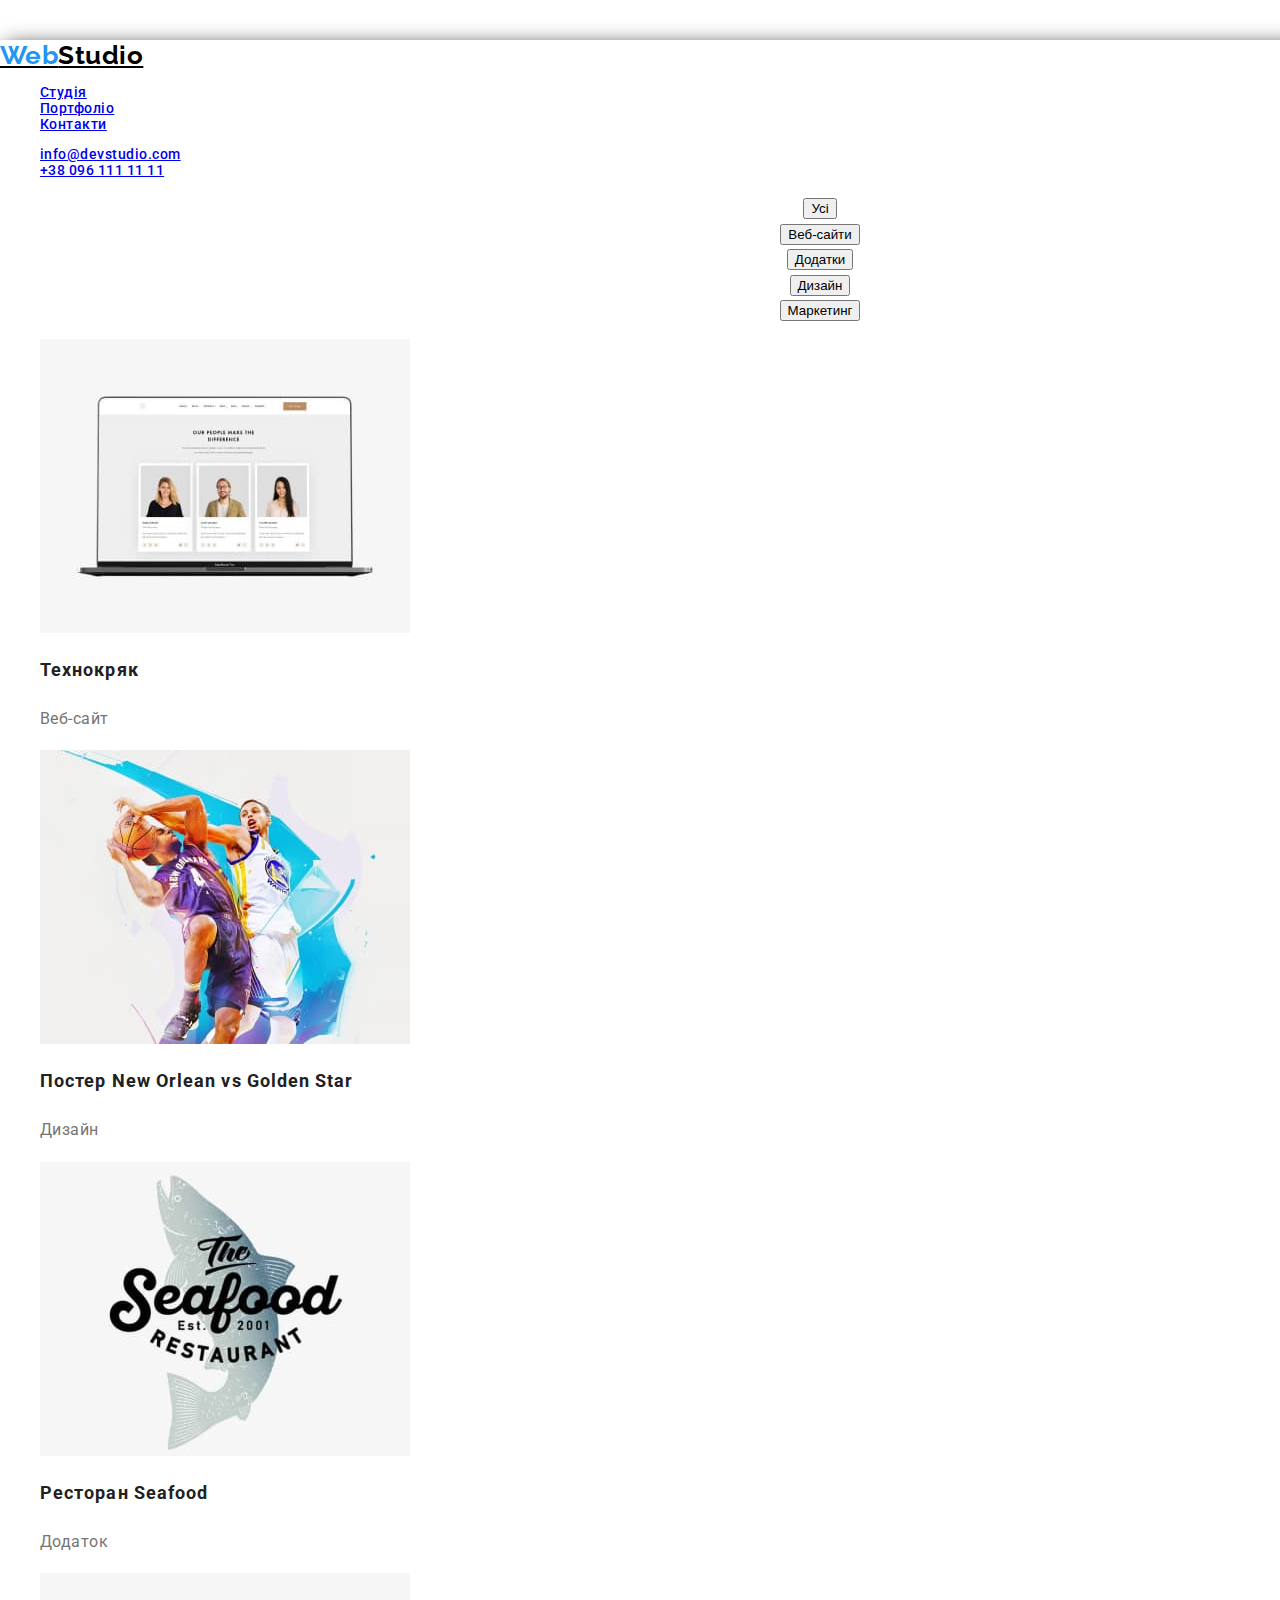
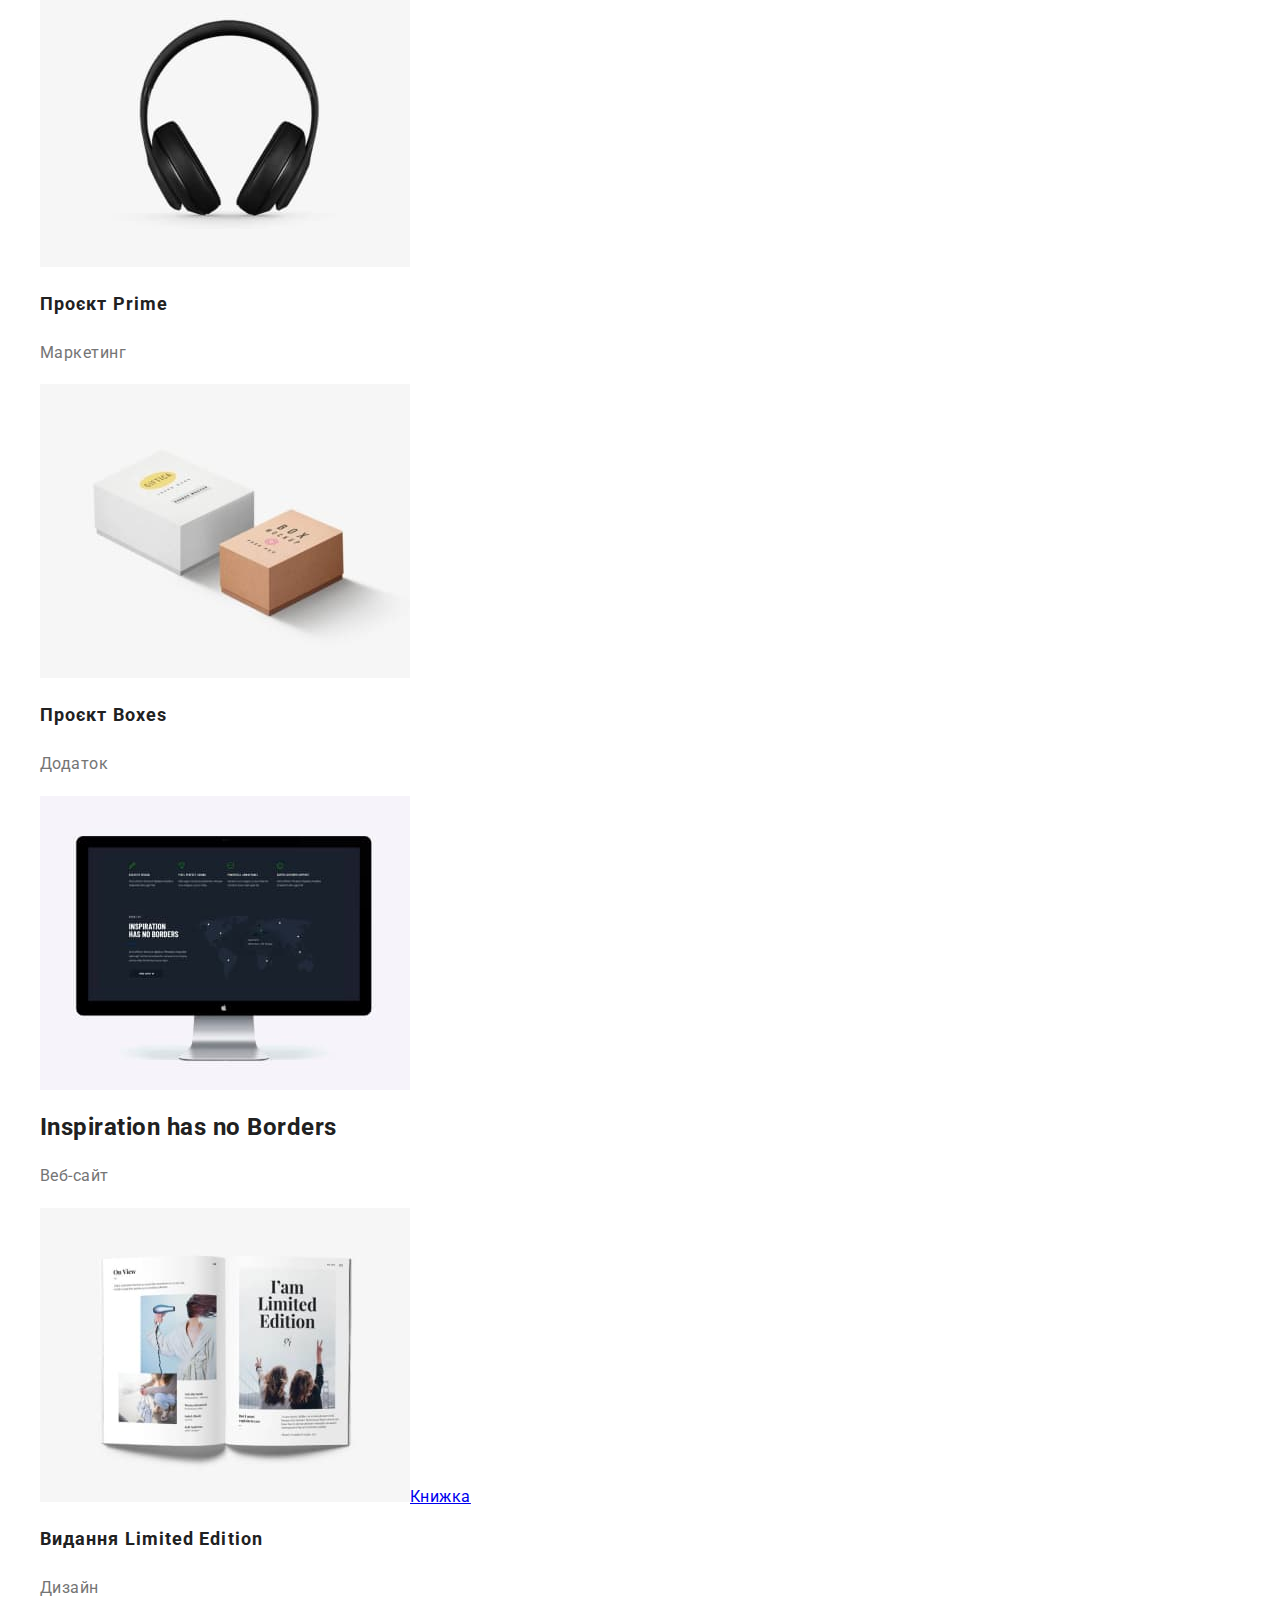
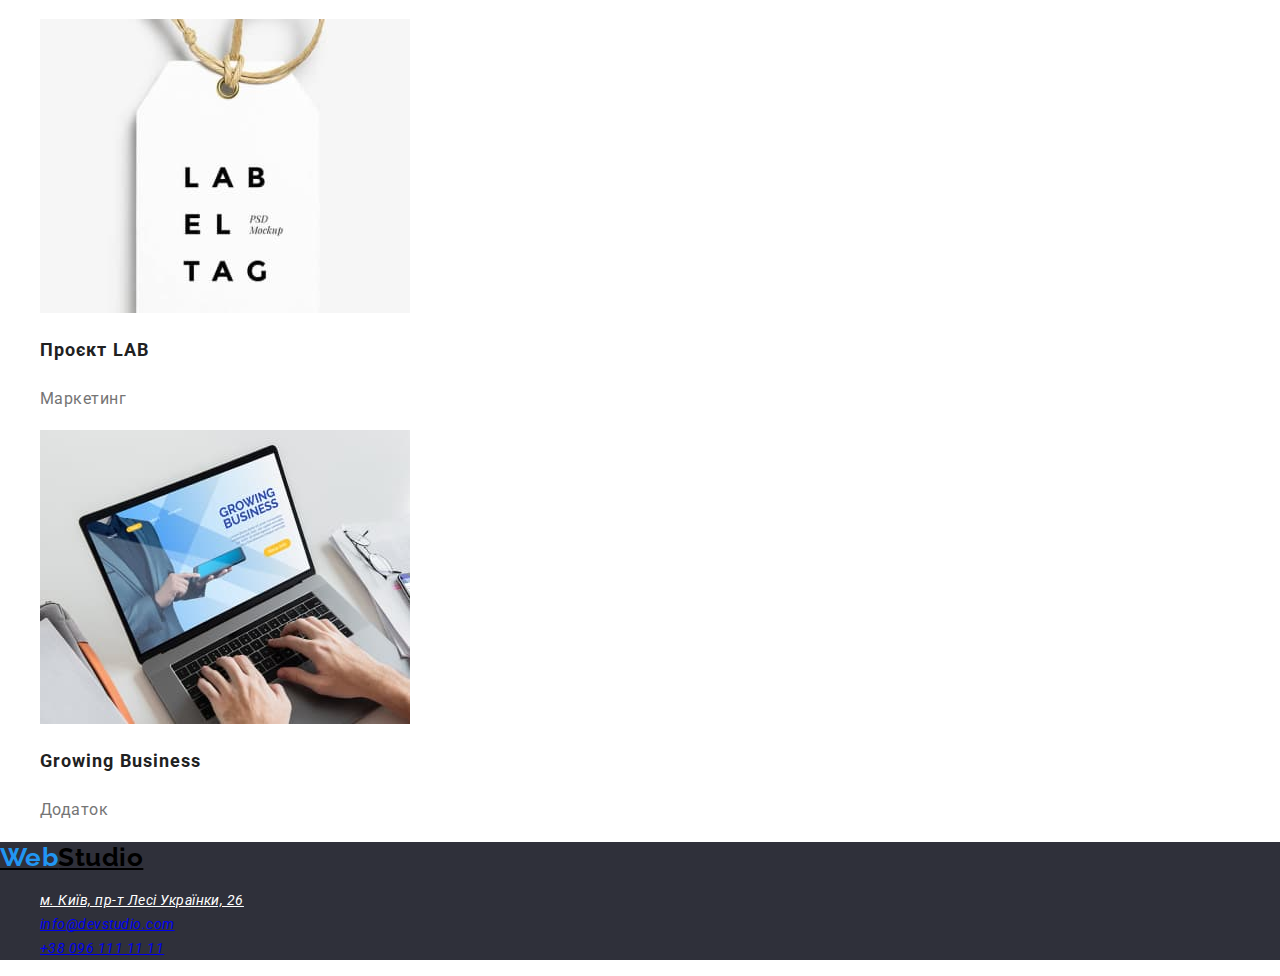
==== portfolio.html @ d32485a0 "css ubrav tochky" ====
<!DOCTYPE html>
<html lang="en">

<head>
  <meta charset="UTF-8" />
  <meta http-equiv="X-UA-Compatible" content="IE=edge" />
  <meta name="viewport" content="width=device-width, initial-scale=1.0" />
  <title>студія</title>
  <link rel="stylesheet" href="styles/styles.css">
  <link href="https://fonts.googleapis.com/css2?family=Raleway:wght@700&family=Roboto:wght@400;500;700;900&display=swap" rel="stylesheet">
</head>

<body>
  <!-- header-->
  <header class="header">
    <a class="Logo" href="index.html"><span class="logospan">Web</span>Studio</a>
    <nav>
      <ul class="nav-list list">
        <li class="link"><a href="#">Студія</a></li>
        <li class="link"><a href="portfolio.html">Портфоліо</a></li>
        <li class="link"><a href="#">Контакти</a></li>
      </ul>
    </nav>
    <ul class="communication list">
      <li class="link"><a href="mailto:info@devstudio.com">info@devstudio.com</a></li>
      <li class="link"><a href="tel:+380961111111">+38 096 111 11 11</a></li>
    </ul>
  </header>

    <!-- main  -->
    <main>
        <h1 class="title-galety list">Gallery</h1>
        <section>
            <ul class="list">
                <li class="bnt-portfolio"><button type="button">Усі</button></li>
                <li class="bnt-portfolio"><button type="button">Веб-сайти</button></li>
                <li class="bnt-portfolio"><button type="button">Додатки</button></li>
                <li class="bnt-portfolio"><button type="button">Дизайн</button></li>
                <li class="bnt-portfolio"><button type="button">Маркетинг</button></li>
            </ul>
            <ul class="list">
                <li><a href="#"><img src="./images/macbok1.jpg" alt="Ноутбук"></a>
                    <h2 class="title-portfolio">Технокряк</h2>
                    <p class="text-portfolio">Веб-сайт</p>
                </li>
                <li><a href="#"><img src="./images/basketbol2.jpg" alt="Баскетболісти"></a>
                    <h2 class="title-portfolio">Постер New Orlean vs Golden Star</h2>
                    <p class="text-portfolio">Дизайн</p>
                </li>
                <li><a href="#"><img src="./images/imege3.jpg" alt="Малюнок з надписом"></a>
                    <h2 class="title-portfolio">Ресторан Seafood</h2>
                    <p class="text-portfolio">Додаток</p>
                </li>
                <li><a href="#"><img src="./images/naushnik4.jpg" alt="Навушники"></a>
                    <h2 class="title-portfolio">Проєкт Prime</h2>
                    <p class="text-portfolio">Маркетинг</p>
                </li>
                <li><a href="#"><img src="./images/box5.jpg" alt="Дві коробки"></a>
                    <h2 class="title-portfolio">Проєкт Boxes</h2>
                    <p class="text-portfolio">Додаток</p>
                </li>
                <li><a href="#"><img src="./images/monitor6.jpg" alt="Монітор apple"></a>
                    <h2>Inspiration has no Borders</h2>
                    <p class="text-portfolio">Веб-сайт</p>
                </li>
                <li><a href="#"><img src="./images/book7.jpg" alt="">Книжка</a>
                    <h2 class="title-portfolio">Видання Limited Edition</h2>
                    <p class="text-portfolio">Дизайн</p>
                </li>
                <li><a href="#"><img src="./images/amulet8.jpg" alt="Амулет з надписом"></a>
                    <h2 class="title-portfolio">Проєкт LAB</h2>
                    <p class="text-portfolio">Маркетинг</p>
                </li>
                <li><a href="#"><img src="./images/jobbuk9.jpg" alt="Робота на ноутбукі"></a>
                    <h2 class="title-portfolio">Growing Business</h2>
                    <p class="text-portfolio">Додаток</p>
                </li>

            </ul>
        </section>

    </main>

  <!-- footer -->
  <footer class="footer">
    <a class="Logo" href="index.html"><span class="logospan">Web</span>Studio</a>

    <address>
      <ul class="address-list list">
        <li>
          <a class="Address-link" href="https://goo.gl/maps/K1UanMXqAidAnJSs7" target="_blank" rel="noopener noreferrer nofollow">
            м. Київ, пр-т Лесі Українки, 26</a>
        </li>
        <li class="communication-footer">
          <a href="mailto:info@devstudio.com" target="_blank">info@devstudio.com</a>
        </li>
        <li class="communication-footer"><a href="tel:+380961111111">+38 096 111 11 11</a></li>
      </ul>
    </address>
  </footer>
</body>

</html>
---- styles/styles.css ----
/* :root{  --pri-text-color: #212121 } 
.main{ background-color: var(--pri-text-color)} */

:root {
    --primary-text-color: #212121;
    --focus-text-color: #2196F3;
    --other-text-color: #FFFFFF;
    --logo-text-color: #000000;
    --advantage-text-color: #757575;
}

body {
    font-family: 'Roboto', sans-serif;
    font-style: normal;
    letter-spacing: 0.03em;
    color: var(--primary-text-color);


    position: absolute;
    width: 1600px;
    background-color: #ffffff;
    margin: 40px auto;
    box-shadow: 6px 6px 20px rgba(0, 0, 0, 0.9)
}

.Logo {
    font-family: 'Raleway';
    font-weight: 700;
    font-size: 26px;
    line-height: 1.2;
    color: var(--logo-text-color)
}

.logospan {
    color: var(--focus-text-color);
}

.list{list-style-type:none;}

.nav-list,
.communication { 
    font-weight: 500;
    font-size: 14px;
    line-height: 1.14;
}

.link :hover,
.link :focus {
    color: var(--focus-text-color);
}

.main {
    background: #2F303A
}

.title {
    font-weight: 900;
    font-size: 44px;
    line-height: 1.4;
    text-align: center;
    letter-spacing: 0.06em;
    text-transform: uppercase;
    color: var(--other-text-color)
}

.btn-order {
    margin-left: 670px;
    background-color: var(--focus-text-color);
    font-weight: 700;
    font-size: 16px;
    line-height: 1.9;
    display: flex;
    align-items: center;
    text-align: center;
    letter-spacing: 0.06em;
    color: var(--other-text-color);
}

.advantage-title {
    position: absolute;
    white-space: nowrap;
    width: 1px;
    height: 1px;
    overflow: hidden;
    border: 0;
    padding: 0;
    clip: rect(0 0 0 0);
    clip-path: inset(50%);
    margin: -1px;
}

.advantage-tit {
    font-weight: 700;
    font-size: 14px;
    line-height: 1.14;
    text-transform: uppercase;
}

.advantage-text {
    font-weight: 400;
    font-size: 14px;
    line-height: 1.7;
    color: var(--advantage-text-color)
}

.title-section {
    font-weight: 700;
    font-size: 36px;
    line-height: 1.16;
    text-align: center;
}

.team-title-name {
    font-weight: 500;
    font-size: 16px;
    line-height: 1.2;
    text-align: center;
}

.team-post {
    font-weight: 400;
    font-size: 16px;
    line-height: 1.2;
    text-align: center;
    color: var(--advantage-text-color);
}

.footer {
    background: #2F303A
}

.Address-link {
    font-weight: 400;
    font-size: 14px;
    line-height: 1.7;
    color: var(--other-text-color);
}

.communication-footer {
    font-weight: 400;
    font-size: 14px;
    line-height: 1.7;
    color: rgba(255, 255, 255, 0.6);
}

/* Portfolio */

.title-galety {
    position: absolute;
    white-space: nowrap;
    width: 1px;
    height: 1px;
    overflow: hidden;
    border: 0;
    padding: 0;
    clip: rect(0 0 0 0);
    clip-path: inset(50%);
    margin: -1px;
}

.bnt-portfolio {
    font-weight: 500;
    font-size: 16px;
    line-height: 1.6;
    text-align: center;
    color: var(--primary-text-color)
}

.bnt-portfolio :hover,
.bnt-portfolio :focus,
.bnt-portfolio :active {
    background-color: var(--focus-text-color);
    color: var(--other-text-color);
}

.title-portfolio {
    font-weight: 700;
    font-size: 18px;
    line-height: 2;
    letter-spacing: 0.06em;
    color: var(--primary-text-color);
}

.text-portfolio {
    font-weight: 400;
    font-size: 16px;
    line-height: 1.9;
    color: var(--advantage-text-color);
}
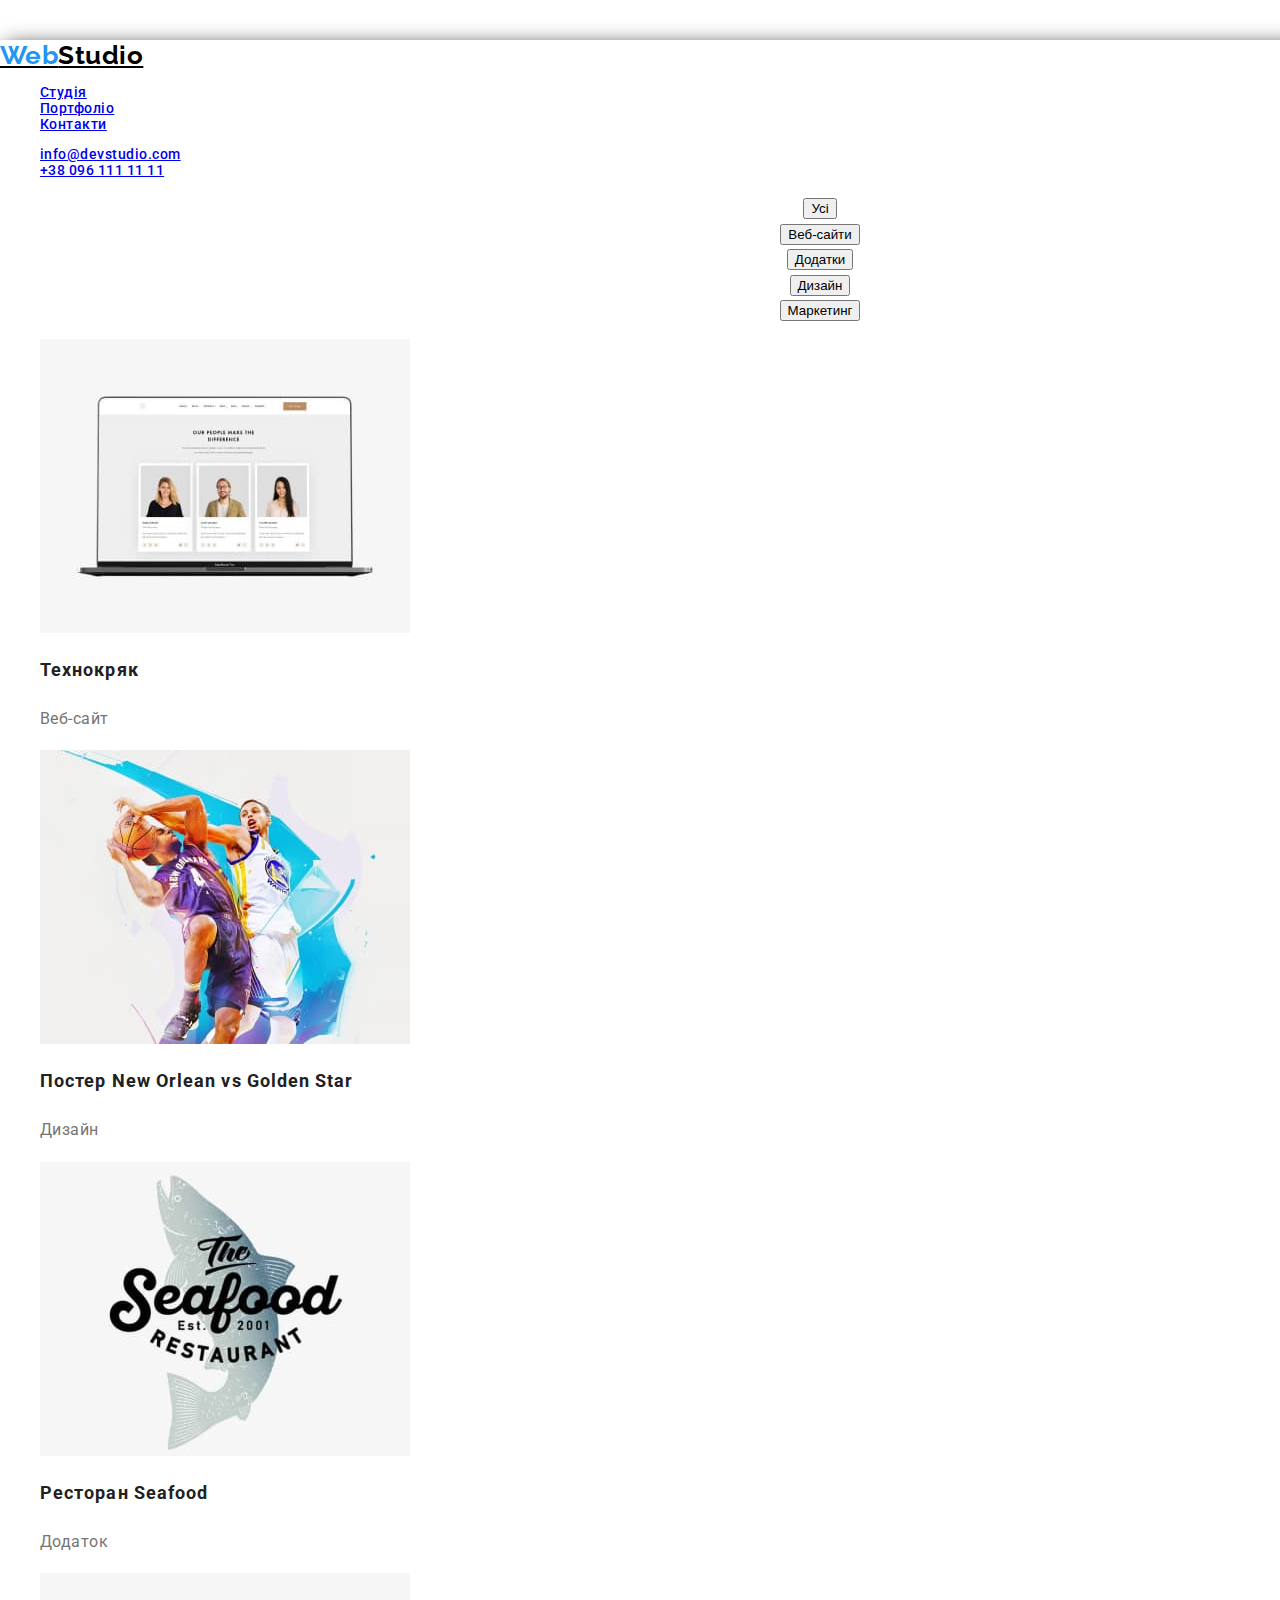
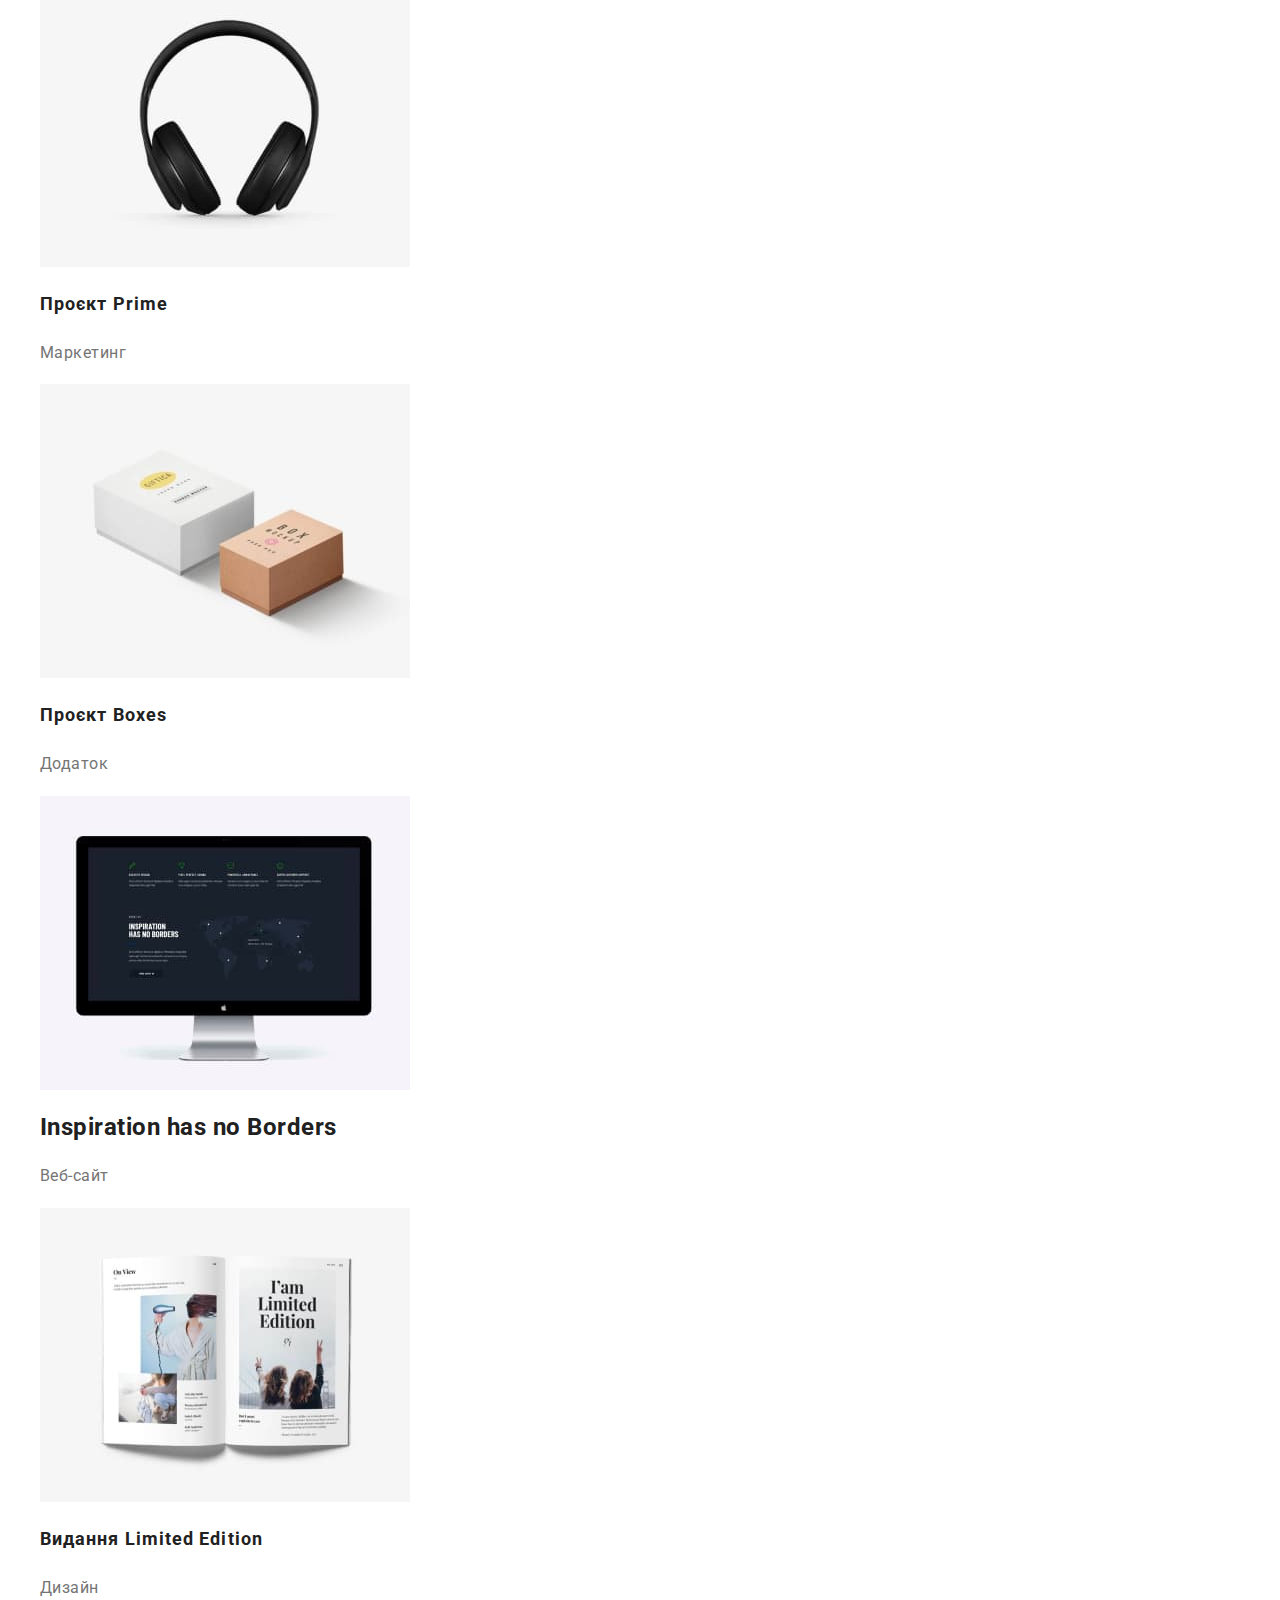
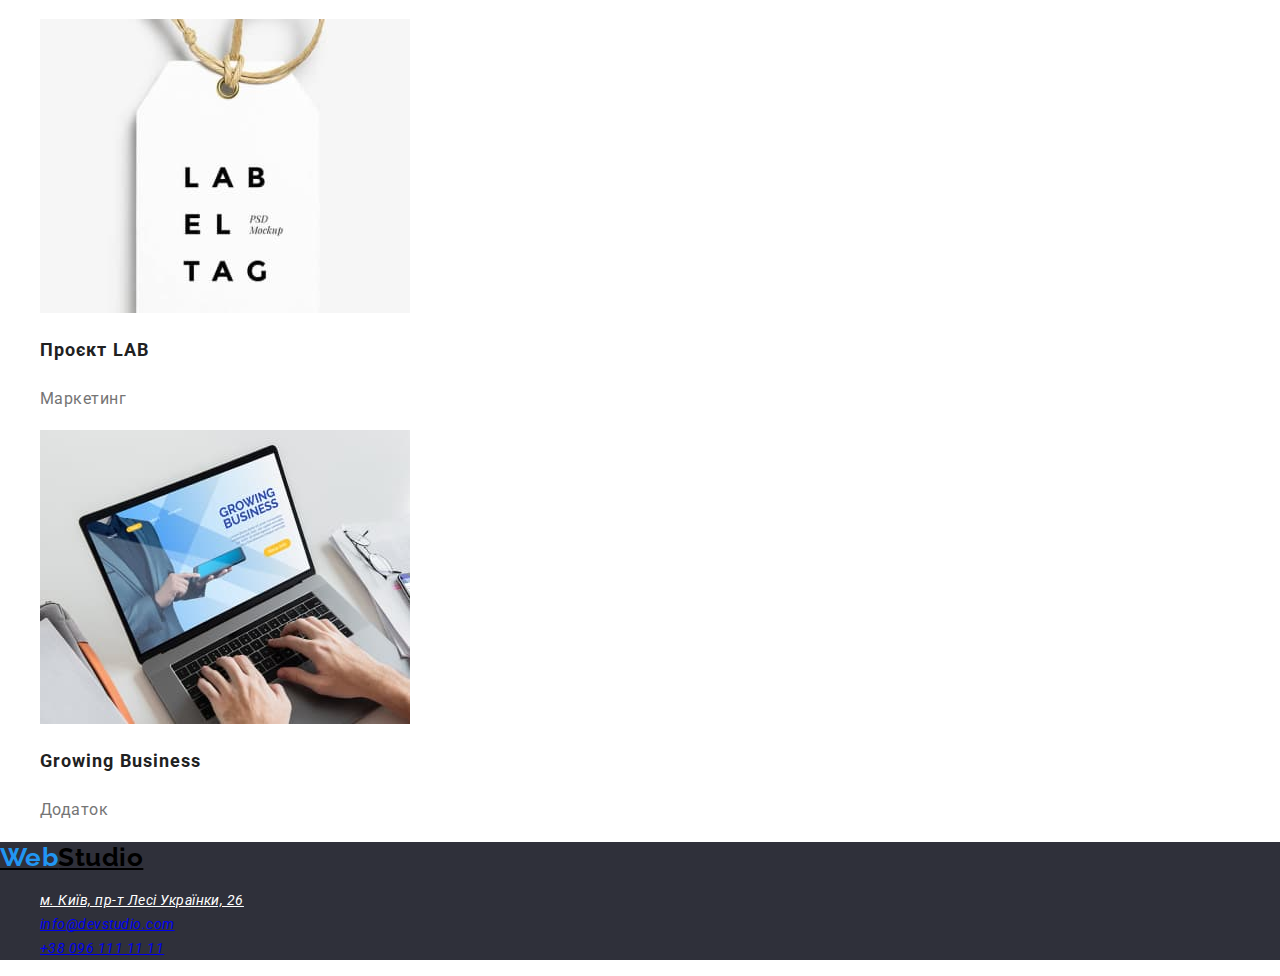
==== commit b8ff6ec1: "dodaw with do foto" ====
--- a/portfolio.html
+++ b/portfolio.html
@@ -39,39 +39,39 @@
                 <li class="bnt-portfolio"><button type="button">Маркетинг</button></li>
             </ul>
             <ul class="list">
-                <li><a href="#"><img src="./images/macbok1.jpg" alt="Ноутбук"></a>
+                <li><a href="#"><img src="./images/macbok1.jpg" alt="Ноутбук" width="370"></a>
                     <h2 class="title-portfolio">Технокряк</h2>
                     <p class="text-portfolio">Веб-сайт</p>
                 </li>
-                <li><a href="#"><img src="./images/basketbol2.jpg" alt="Баскетболісти"></a>
+                <li><a href="#"><img src="./images/basketbol2.jpg" alt="Баскетболісти" width="370"></a>
                     <h2 class="title-portfolio">Постер New Orlean vs Golden Star</h2>
                     <p class="text-portfolio">Дизайн</p>
                 </li>
-                <li><a href="#"><img src="./images/imege3.jpg" alt="Малюнок з надписом"></a>
+                <li><a href="#"><img src="./images/imege3.jpg" alt="Малюнок з надписом" width="370"></a>
                     <h2 class="title-portfolio">Ресторан Seafood</h2>
                     <p class="text-portfolio">Додаток</p>
                 </li>
-                <li><a href="#"><img src="./images/naushnik4.jpg" alt="Навушники"></a>
+                <li><a href="#"><img src="./images/naushnik4.jpg" alt="Навушники" width="370"></a>
                     <h2 class="title-portfolio">Проєкт Prime</h2>
                     <p class="text-portfolio">Маркетинг</p>
                 </li>
-                <li><a href="#"><img src="./images/box5.jpg" alt="Дві коробки"></a>
+                <li><a href="#"><img src="./images/box5.jpg" alt="Дві коробки" width="370"></a>
                     <h2 class="title-portfolio">Проєкт Boxes</h2>
                     <p class="text-portfolio">Додаток</p>
                 </li>
-                <li><a href="#"><img src="./images/monitor6.jpg" alt="Монітор apple"></a>
+                <li><a href="#"><img src="./images/monitor6.jpg" alt="Монітор apple" width="370"></a>
                     <h2>Inspiration has no Borders</h2>
                     <p class="text-portfolio">Веб-сайт</p>
                 </li>
-                <li><a href="#"><img src="./images/book7.jpg" alt="">Книжка</a>
+                <li><a href="#"><img src="./images/book7.jpg" alt="Книжка" width="370"></a>
                     <h2 class="title-portfolio">Видання Limited Edition</h2>
                     <p class="text-portfolio">Дизайн</p>
                 </li>
-                <li><a href="#"><img src="./images/amulet8.jpg" alt="Амулет з надписом"></a>
+                <li><a href="#"><img src="./images/amulet8.jpg" alt="Амулет з надписом" width="370"></a>
                     <h2 class="title-portfolio">Проєкт LAB</h2>
                     <p class="text-portfolio">Маркетинг</p>
                 </li>
-                <li><a href="#"><img src="./images/jobbuk9.jpg" alt="Робота на ноутбукі"></a>
+                <li><a href="#"><img src="./images/jobbuk9.jpg" alt="Робота на ноутбукі" width="370"></a>
                     <h2 class="title-portfolio">Growing Business</h2>
                     <p class="text-portfolio">Додаток</p>
                 </li>
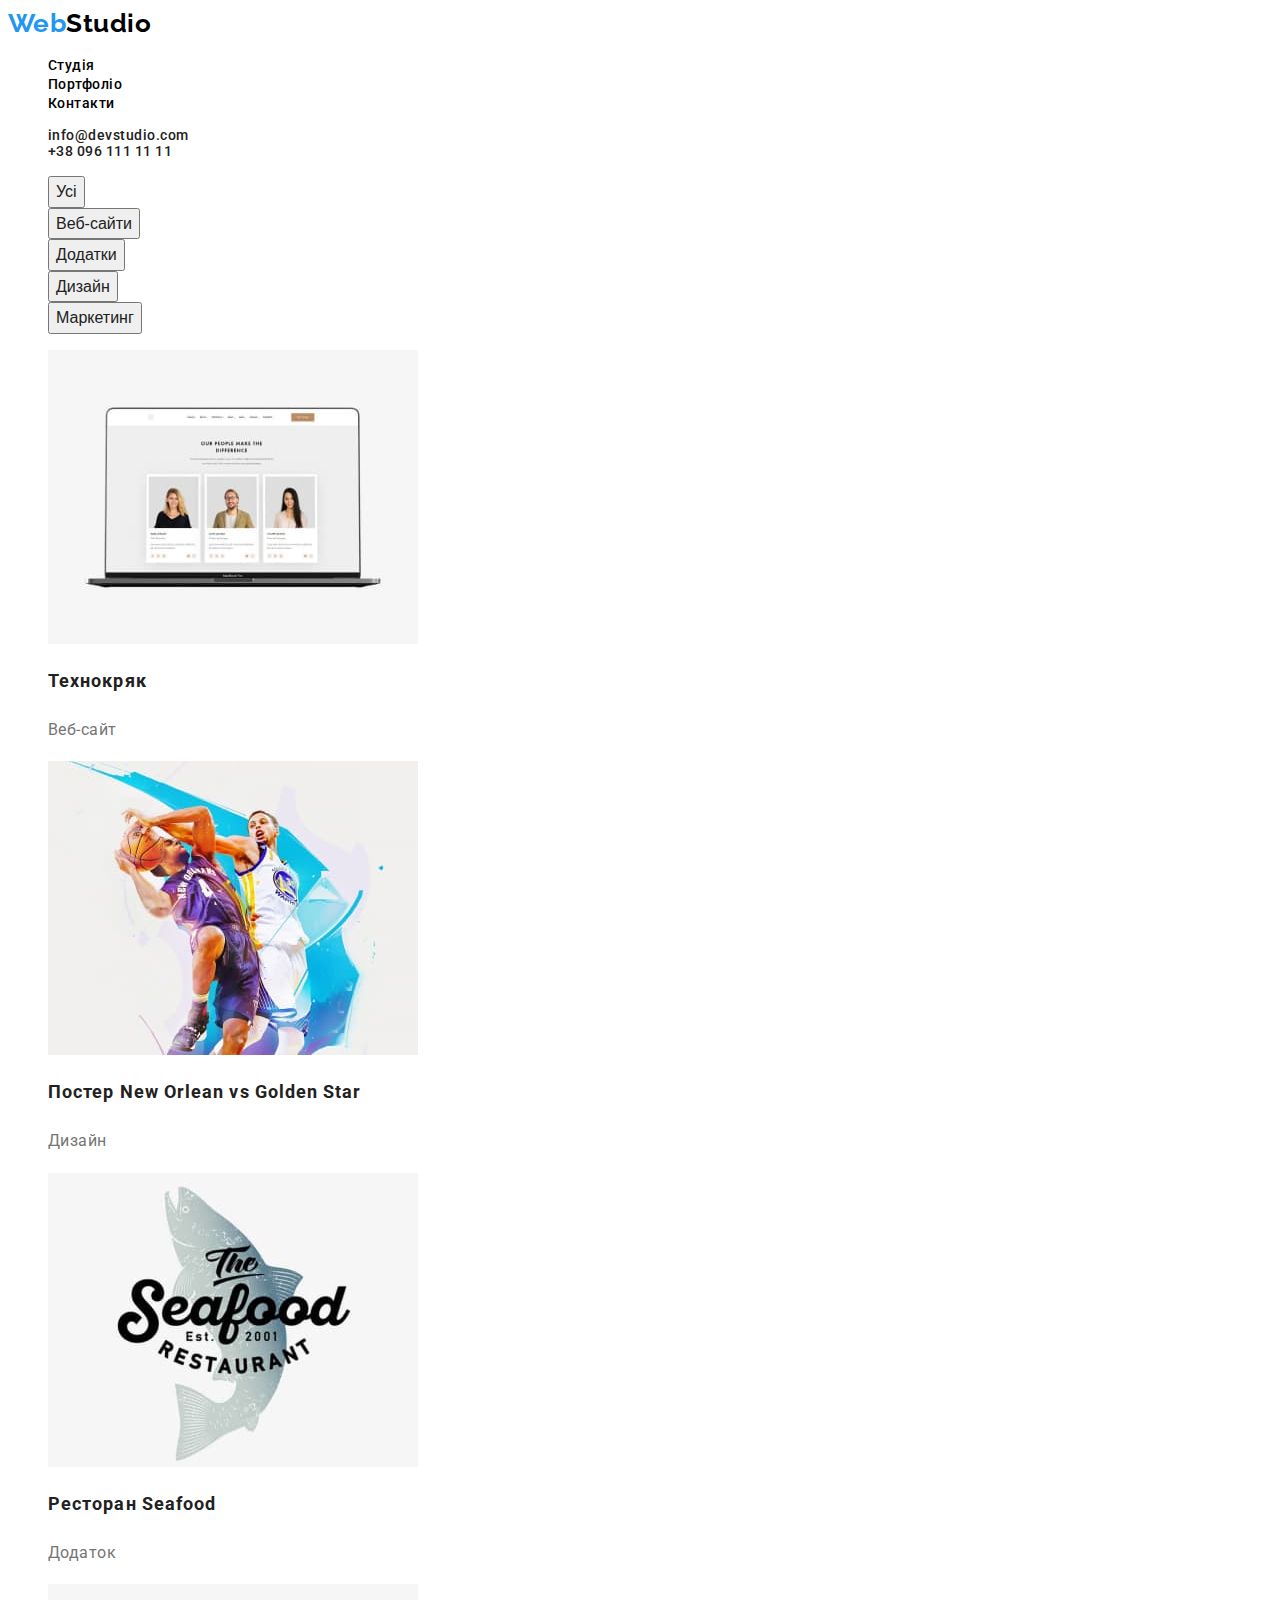
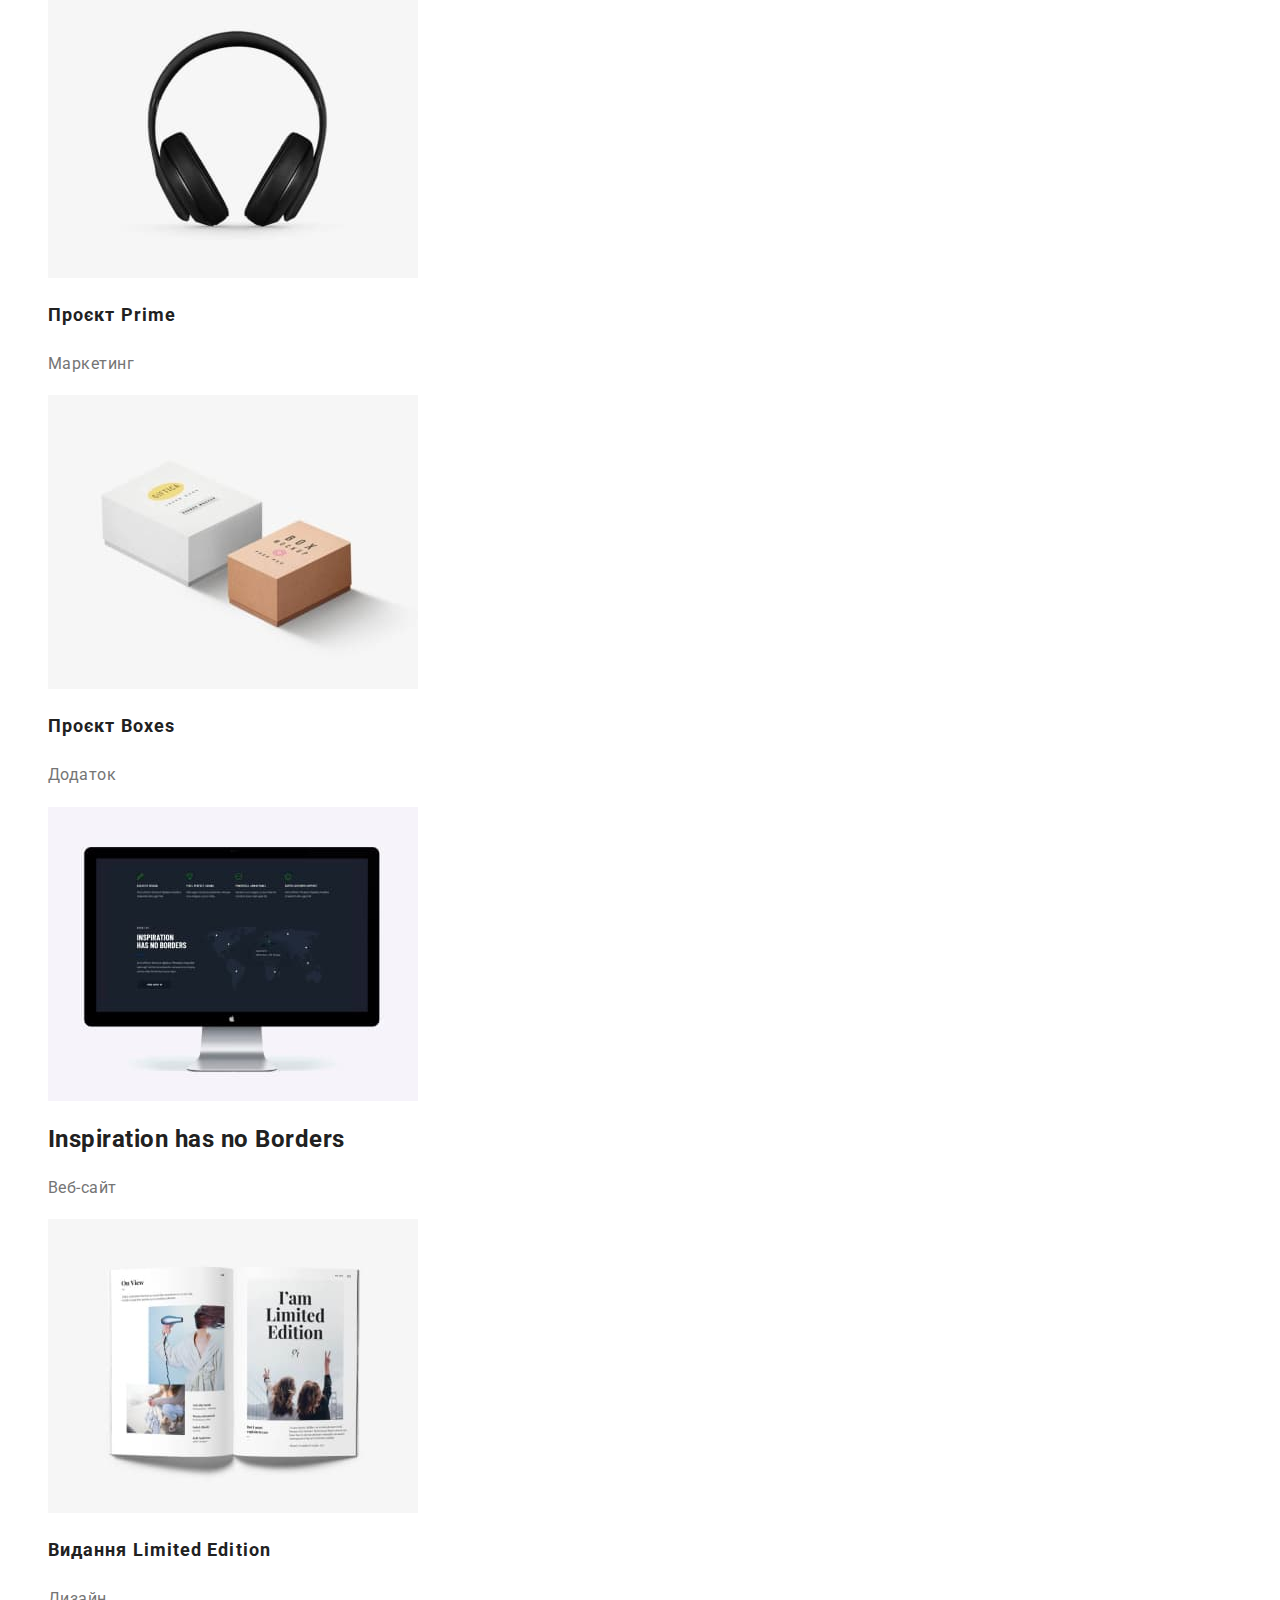
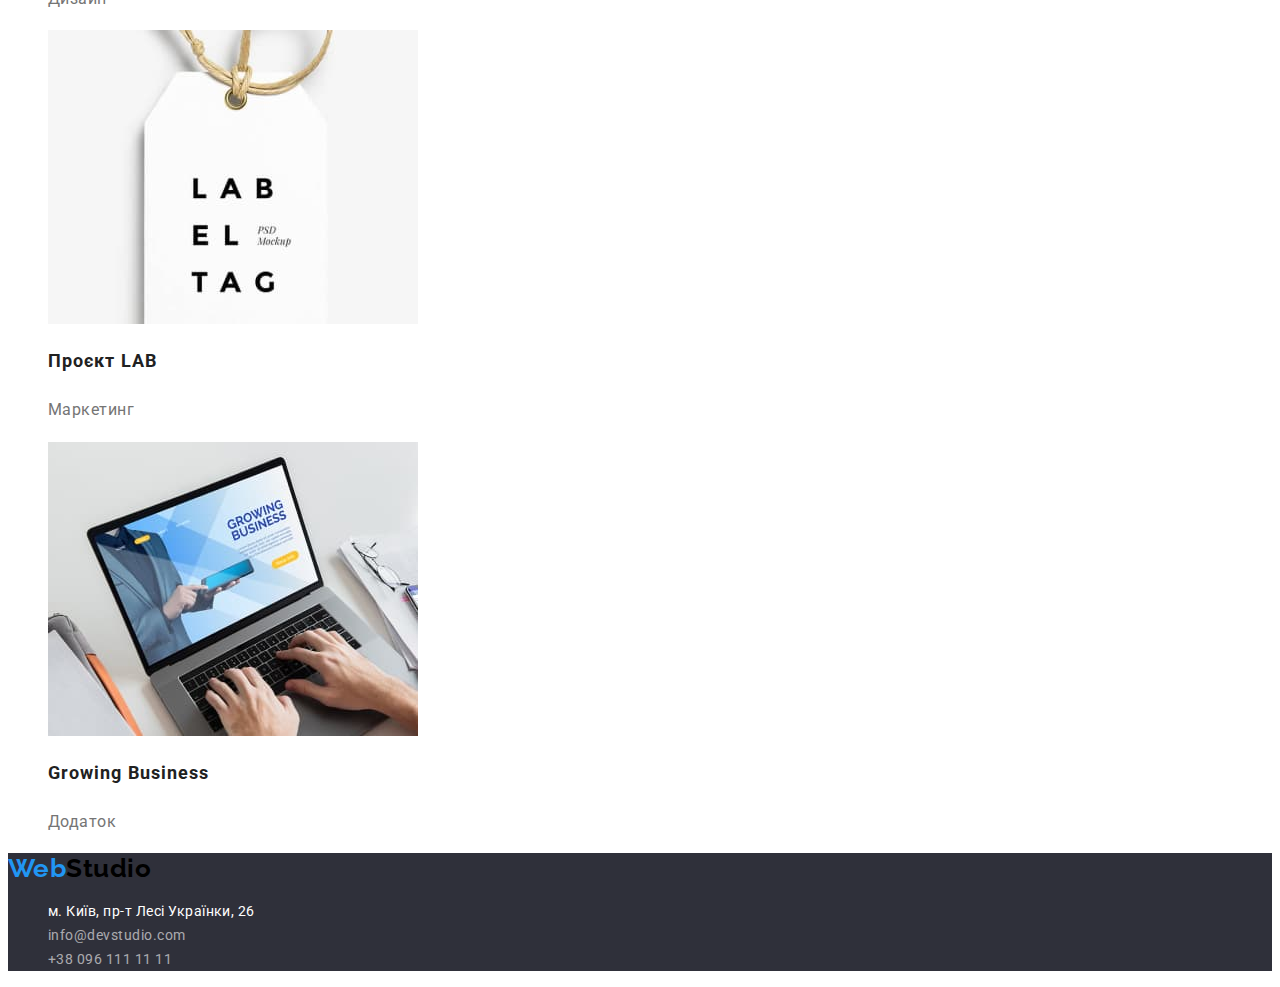
==== commit ead4e6d6: "redaguvav css" ====
--- a/portfolio.html
+++ b/portfolio.html
@@ -11,32 +11,32 @@
 </head>
 
 <body>
-  <!-- header-->
-  <header class="header">
-    <a class="Logo" href="index.html"><span class="logospan">Web</span>Studio</a>
-    <nav>
-      <ul class="nav-list list">
-        <li class="link"><a href="#">Студія</a></li>
-        <li class="link"><a href="portfolio.html">Портфоліо</a></li>
-        <li class="link"><a href="#">Контакти</a></li>
-      </ul>
-    </nav>
-    <ul class="communication list">
-      <li class="link"><a href="mailto:info@devstudio.com">info@devstudio.com</a></li>
-      <li class="link"><a href="tel:+380961111111">+38 096 111 11 11</a></li>
-    </ul>
-  </header>
+    <!-- header-->
+    <header class="header">
+        <a class="Logo" href="index.html"><span class="logospan">Web</span>Studio</a>
+        <nav>
+          <ul class="nav-list list">
+            <li class="link"><a href="#" class="nav-knopky">Студія</a></li>
+            <li class="link"><a href="portfolio.html" class="nav-knopky">Портфоліо</a></li>
+            <li class="link"><a href="#" class="nav-knopky">Контакти</a></li>
+          </ul>
+        </nav>
+        <ul class="communication list">
+          <li ><a href="mailto:info@devstudio.com" class="communication">info@devstudio.com</a></li>
+          <li ><a href="tel:+380961111111" class="communication">+38 096 111 11 11</a></li>
+        </ul>
+      </header>
 
     <!-- main  -->
     <main>
         <h1 class="title-galety list">Gallery</h1>
         <section>
             <ul class="list">
-                <li class="bnt-portfolio"><button type="button">Усі</button></li>
-                <li class="bnt-portfolio"><button type="button">Веб-сайти</button></li>
-                <li class="bnt-portfolio"><button type="button">Додатки</button></li>
-                <li class="bnt-portfolio"><button type="button">Дизайн</button></li>
-                <li class="bnt-portfolio"><button type="button">Маркетинг</button></li>
+                <li class="bnt-link"><button type="button" class="bnt-portfolio">Усі</button></li>
+                <li class="bnt-link"><button type="button" class="bnt-portfolio">Веб-сайти</button></li>
+                <li class="bnt-link"><button type="button" class="bnt-portfolio">Додатки</button></li>
+                <li class="bnt-link"><button type="button" class="bnt-portfolio">Дизайн</button></li>
+                <li class="bnt-link"><button type="button" class="bnt-portfolio">Маркетинг</button></li>
             </ul>
             <ul class="list">
                 <li><a href="#"><img src="./images/macbok1.jpg" alt="Ноутбук" width="370"></a>
@@ -81,8 +81,8 @@
 
     </main>
 
-  <!-- footer -->
-  <footer class="footer">
+ <!-- footer -->
+ <footer class="footer">
     <a class="Logo" href="index.html"><span class="logospan">Web</span>Studio</a>
 
     <address>
@@ -91,10 +91,10 @@
           <a class="Address-link" href="https://goo.gl/maps/K1UanMXqAidAnJSs7" target="_blank" rel="noopener noreferrer nofollow">
             м. Київ, пр-т Лесі Українки, 26</a>
         </li>
-        <li class="communication-footer">
-          <a href="mailto:info@devstudio.com" target="_blank">info@devstudio.com</a>
+        <li >
+          <a href="mailto:info@devstudio.com" target="_blank" class="communication-footer">info@devstudio.com</a>
         </li>
-        <li class="communication-footer"><a href="tel:+380961111111">+38 096 111 11 11</a></li>
+        <li ><a href="tel:+380961111111" class="communication-footer">+38 096 111 11 11</a></li>
       </ul>
     </address>
   </footer>
--- a/styles/styles.css
+++ b/styles/styles.css
@@ -14,17 +14,17 @@
     font-style: normal;
     letter-spacing: 0.03em;
     color: var(--primary-text-color);
-
-
-    position: absolute;
-    width: 1600px;
     background-color: #ffffff;
-    margin: 40px auto;
-    box-shadow: 6px 6px 20px rgba(0, 0, 0, 0.9)
+    
+  
 }
 
+a{text-decoration: none;}
+address{list-style-type:none;
+    text-decoration: none;}
+
 .Logo {
-    font-family: 'Raleway';
+    font-family: 'Raleway', sans-serif;
     font-weight: 700;
     font-size: 26px;
     line-height: 1.2;
@@ -35,14 +35,21 @@
     color: var(--focus-text-color);
 }
 
-.list{list-style-type:none;}
+.list{list-style-type:none;  }
 
-.nav-list,
-.communication { 
+.nav-knopky { 
+    color: var(--logo-text-color);
+    font-weight: 500;
+    font-size: 14px;
+    line-height: 1.14;
+    }
+.communication { color: var(--primary-text-color);
     font-weight: 500;
     font-size: 14px;
     line-height: 1.14;
 }
+
+
 
 .link :hover,
 .link :focus {
@@ -63,15 +70,11 @@
     color: var(--other-text-color)
 }
 
-.btn-order {
-    margin-left: 670px;
+.btn-order { font-family: 'Roboto', sans-serif;
     background-color: var(--focus-text-color);
     font-weight: 700;
     font-size: 16px;
     line-height: 1.9;
-    display: flex;
-    align-items: center;
-    text-align: center;
     letter-spacing: 0.06em;
     color: var(--other-text-color);
 }
@@ -97,7 +100,7 @@
 }
 
 .advantage-text {
-    font-weight: 400;
+    
     font-size: 14px;
     line-height: 1.7;
     color: var(--advantage-text-color)
@@ -118,7 +121,7 @@
 }
 
 .team-post {
-    font-weight: 400;
+    
     font-size: 16px;
     line-height: 1.2;
     text-align: center;
@@ -130,14 +133,14 @@
 }
 
 .Address-link {
-    font-weight: 400;
+    font-style: normal;
     font-size: 14px;
     line-height: 1.7;
     color: var(--other-text-color);
 }
 
 .communication-footer {
-    font-weight: 400;
+    font-style: normal;
     font-size: 14px;
     line-height: 1.7;
     color: rgba(255, 255, 255, 0.6);
@@ -162,13 +165,12 @@
     font-weight: 500;
     font-size: 16px;
     line-height: 1.6;
-    text-align: center;
     color: var(--primary-text-color)
 }
 
-.bnt-portfolio :hover,
-.bnt-portfolio :focus,
-.bnt-portfolio :active {
+.bnt-link :hover,
+.bnt-link :focus,
+.bnt-link :active {
     background-color: var(--focus-text-color);
     color: var(--other-text-color);
 }
@@ -182,7 +184,7 @@
 }
 
 .text-portfolio {
-    font-weight: 400;
+    
     font-size: 16px;
     line-height: 1.9;
     color: var(--advantage-text-color);
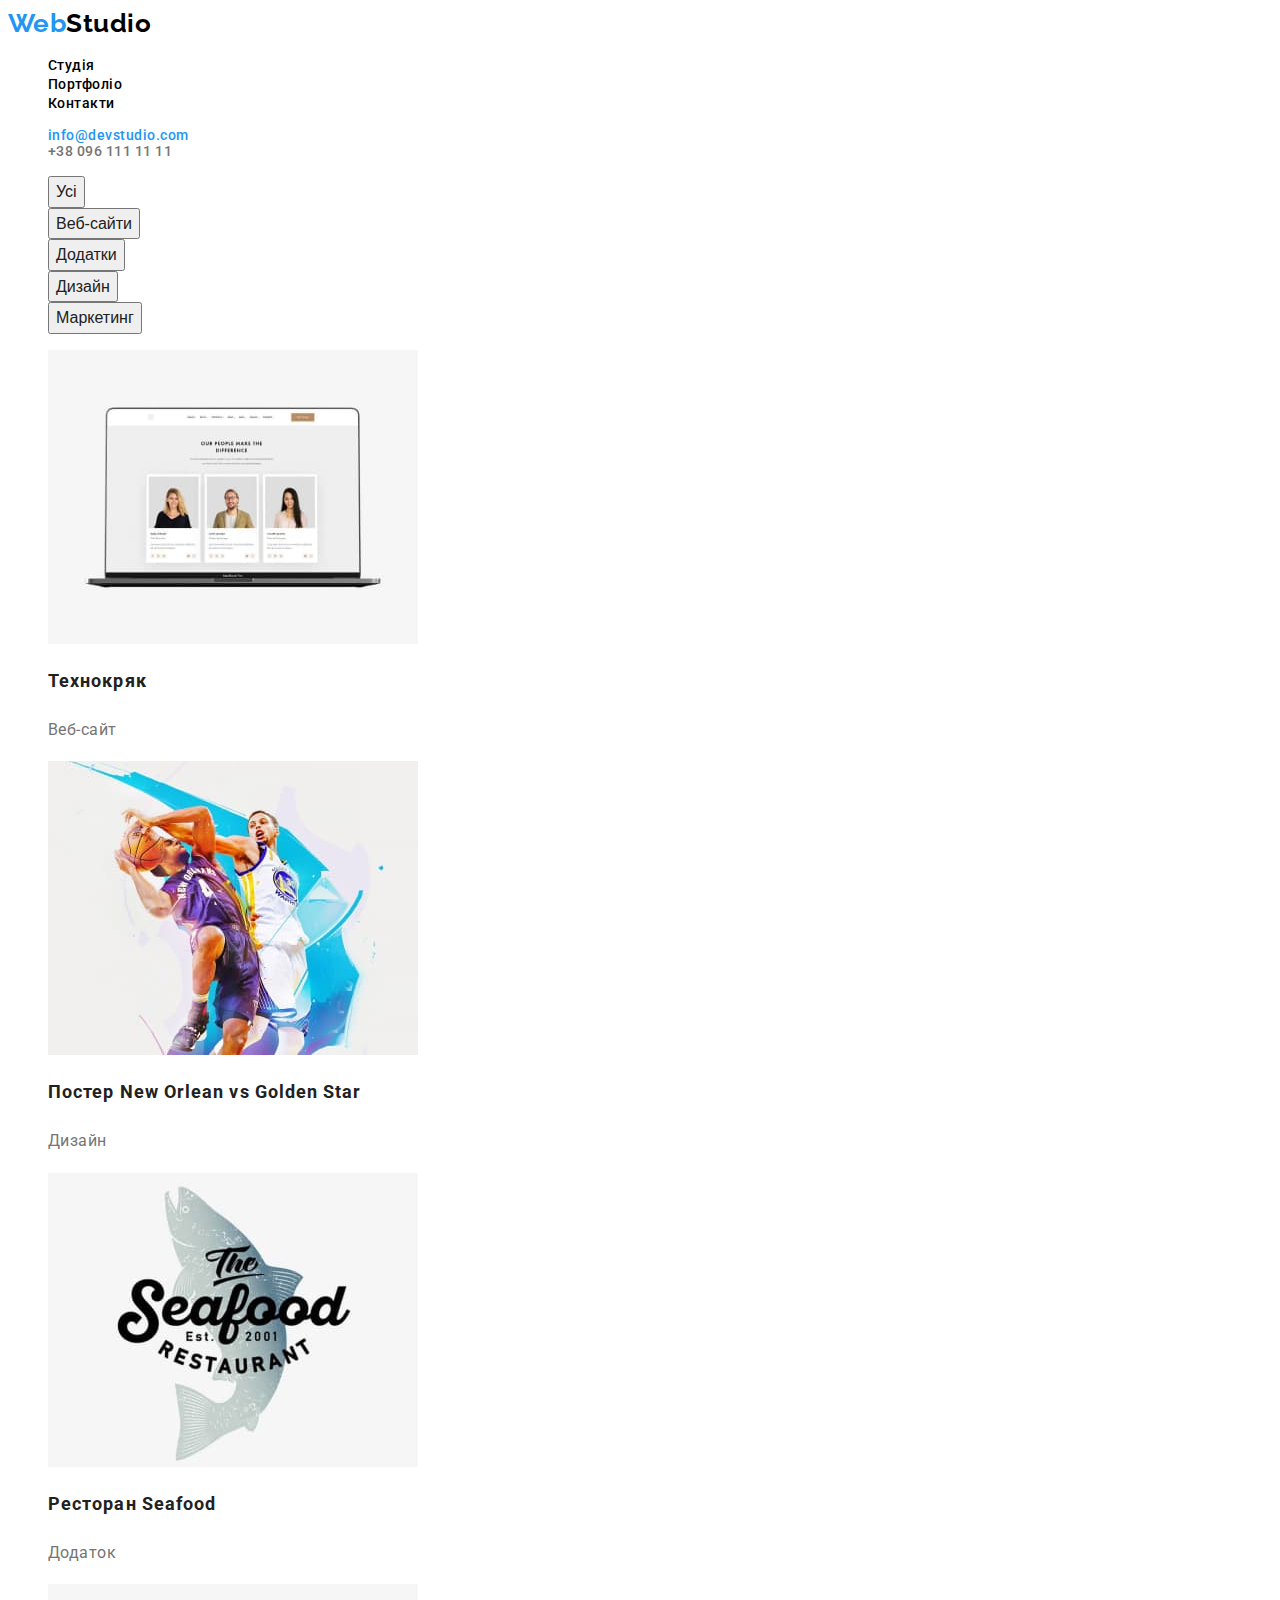
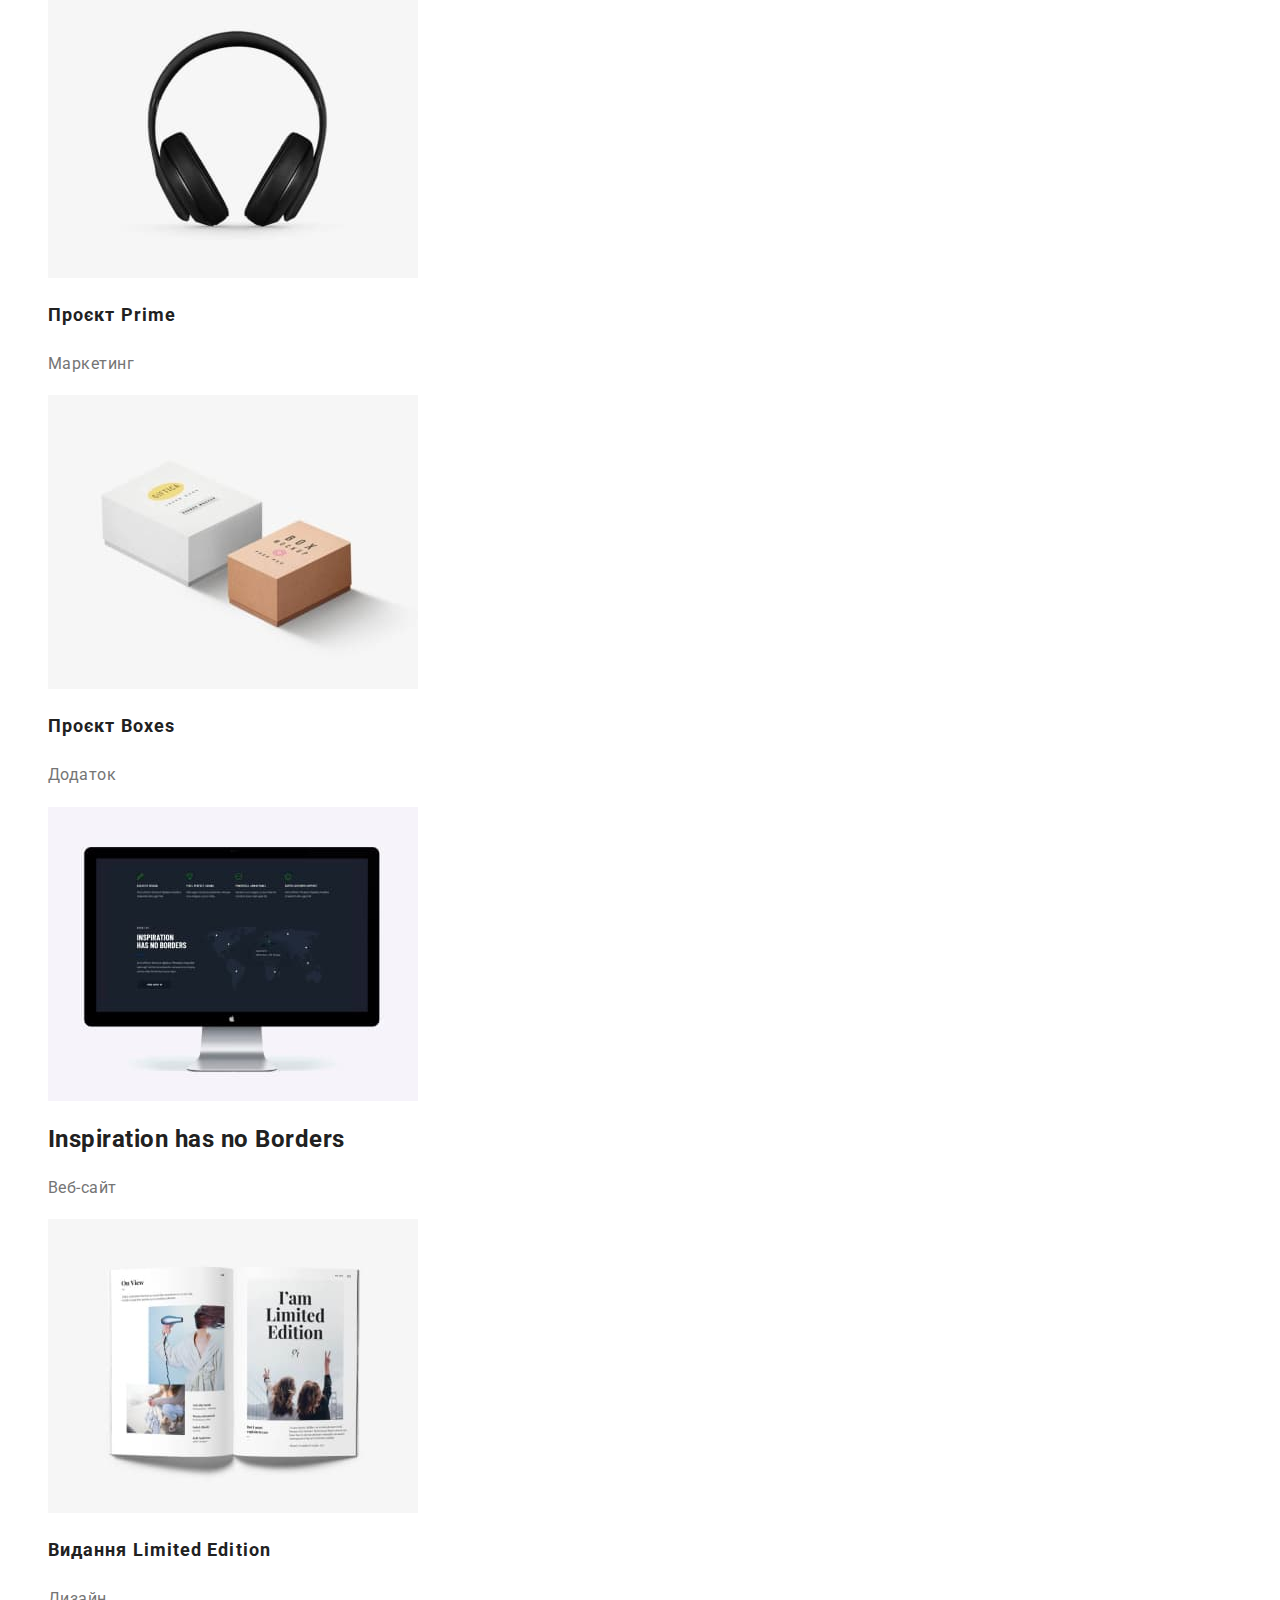
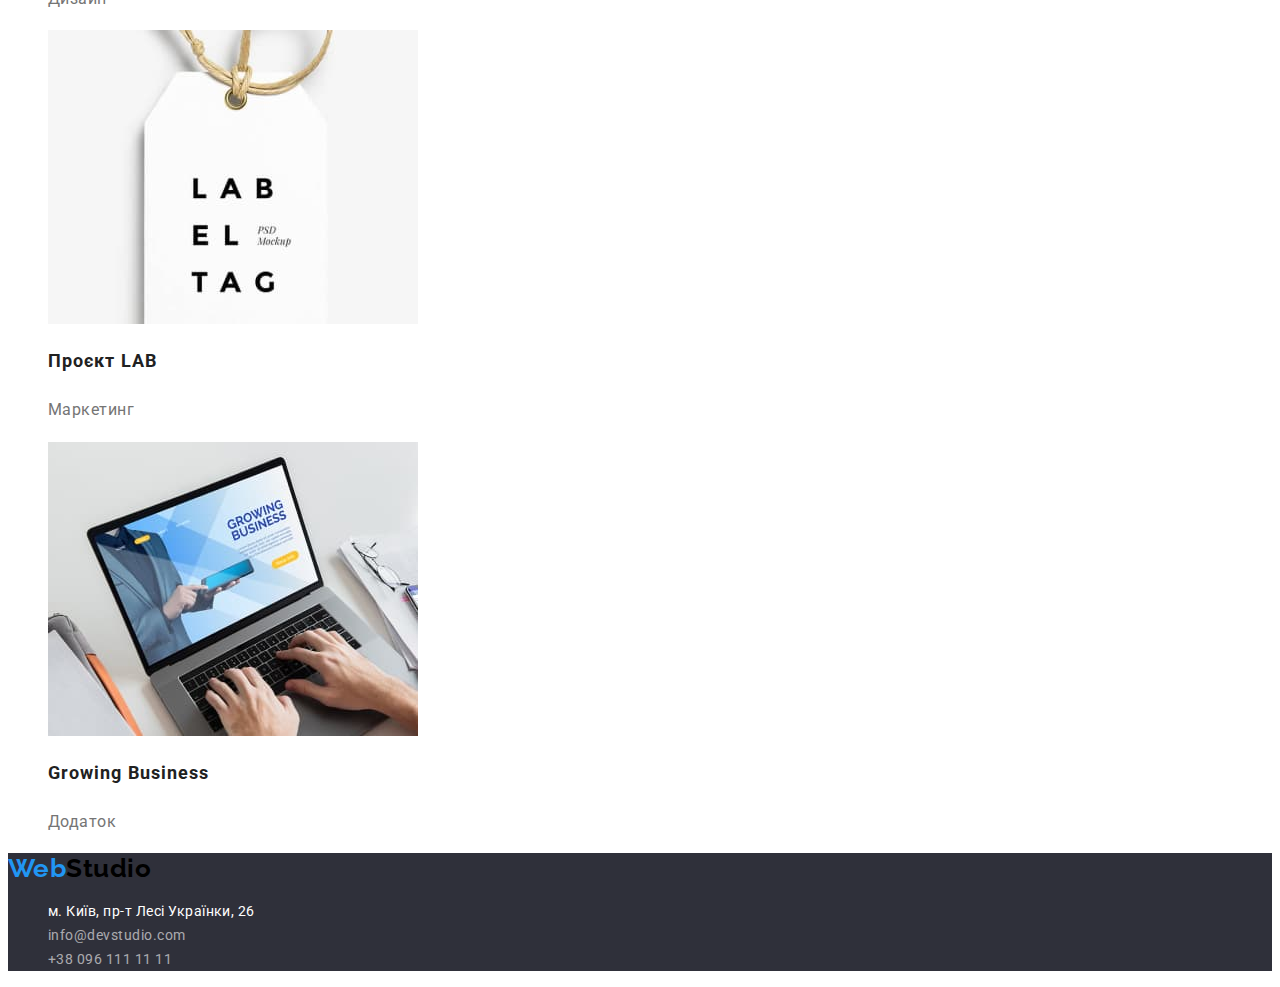
==== commit 2c08d895: "zniny hedera v porfolio" ====
--- a/portfolio.html
+++ b/portfolio.html
@@ -11,21 +11,21 @@
 </head>
 
 <body>
-    <!-- header-->
-    <header class="header">
-        <a class="Logo" href="index.html"><span class="logospan">Web</span>Studio</a>
-        <nav>
-          <ul class="nav-list list">
-            <li class="link"><a href="#" class="nav-knopky">Студія</a></li>
-            <li class="link"><a href="portfolio.html" class="nav-knopky">Портфоліо</a></li>
-            <li class="link"><a href="#" class="nav-knopky">Контакти</a></li>
-          </ul>
-        </nav>
-        <ul class="communication list">
-          <li ><a href="mailto:info@devstudio.com" class="communication">info@devstudio.com</a></li>
-          <li ><a href="tel:+380961111111" class="communication">+38 096 111 11 11</a></li>
-        </ul>
-      </header>
+   <!-- header-->
+   <header class="header">
+    <a class="Logo" href="index.html"><span class="logospan">Web</span>Studio</a>
+    <nav>
+      <ul class="nav-list list">
+        <li class="link"><a href="#" class="nav-knopky">Студія</a></li>
+        <li class="link"><a href="portfolio.html" class="nav-knopky">Портфоліо</a></li>
+        <li class="link"><a href="#" class="nav-knopky">Контакти</a></li>
+      </ul>
+    </nav>
+    <ul class="communication list">
+      <li ><a href="mailto:info@devstudio.com" class="communication communication-mail">info@devstudio.com</a></li>
+      <li ><a href="tel:+380961111111" class="communication communication-tel">+38 096 111 11 11</a></li>
+    </ul>
+  </header>
 
     <!-- main  -->
     <main>
--- a/styles/styles.css
+++ b/styles/styles.css
@@ -43,16 +43,18 @@
     font-size: 14px;
     line-height: 1.14;
     }
+
 .communication { color: var(--primary-text-color);
     font-weight: 500;
     font-size: 14px;
     line-height: 1.14;
 }
-
+.communication-mail{color: var(--focus-text-color);}
+.communication-tel{color: var(--advantage-text-color);}
 
 
 .link :hover,
-.link :focus {
+.link :focus{
     color: var(--focus-text-color);
 }
 
@@ -92,7 +94,7 @@
     margin: -1px;
 }
 
-.advantage-tit {
+.aadvantage-title-two {
     font-weight: 700;
     font-size: 14px;
     line-height: 1.14;
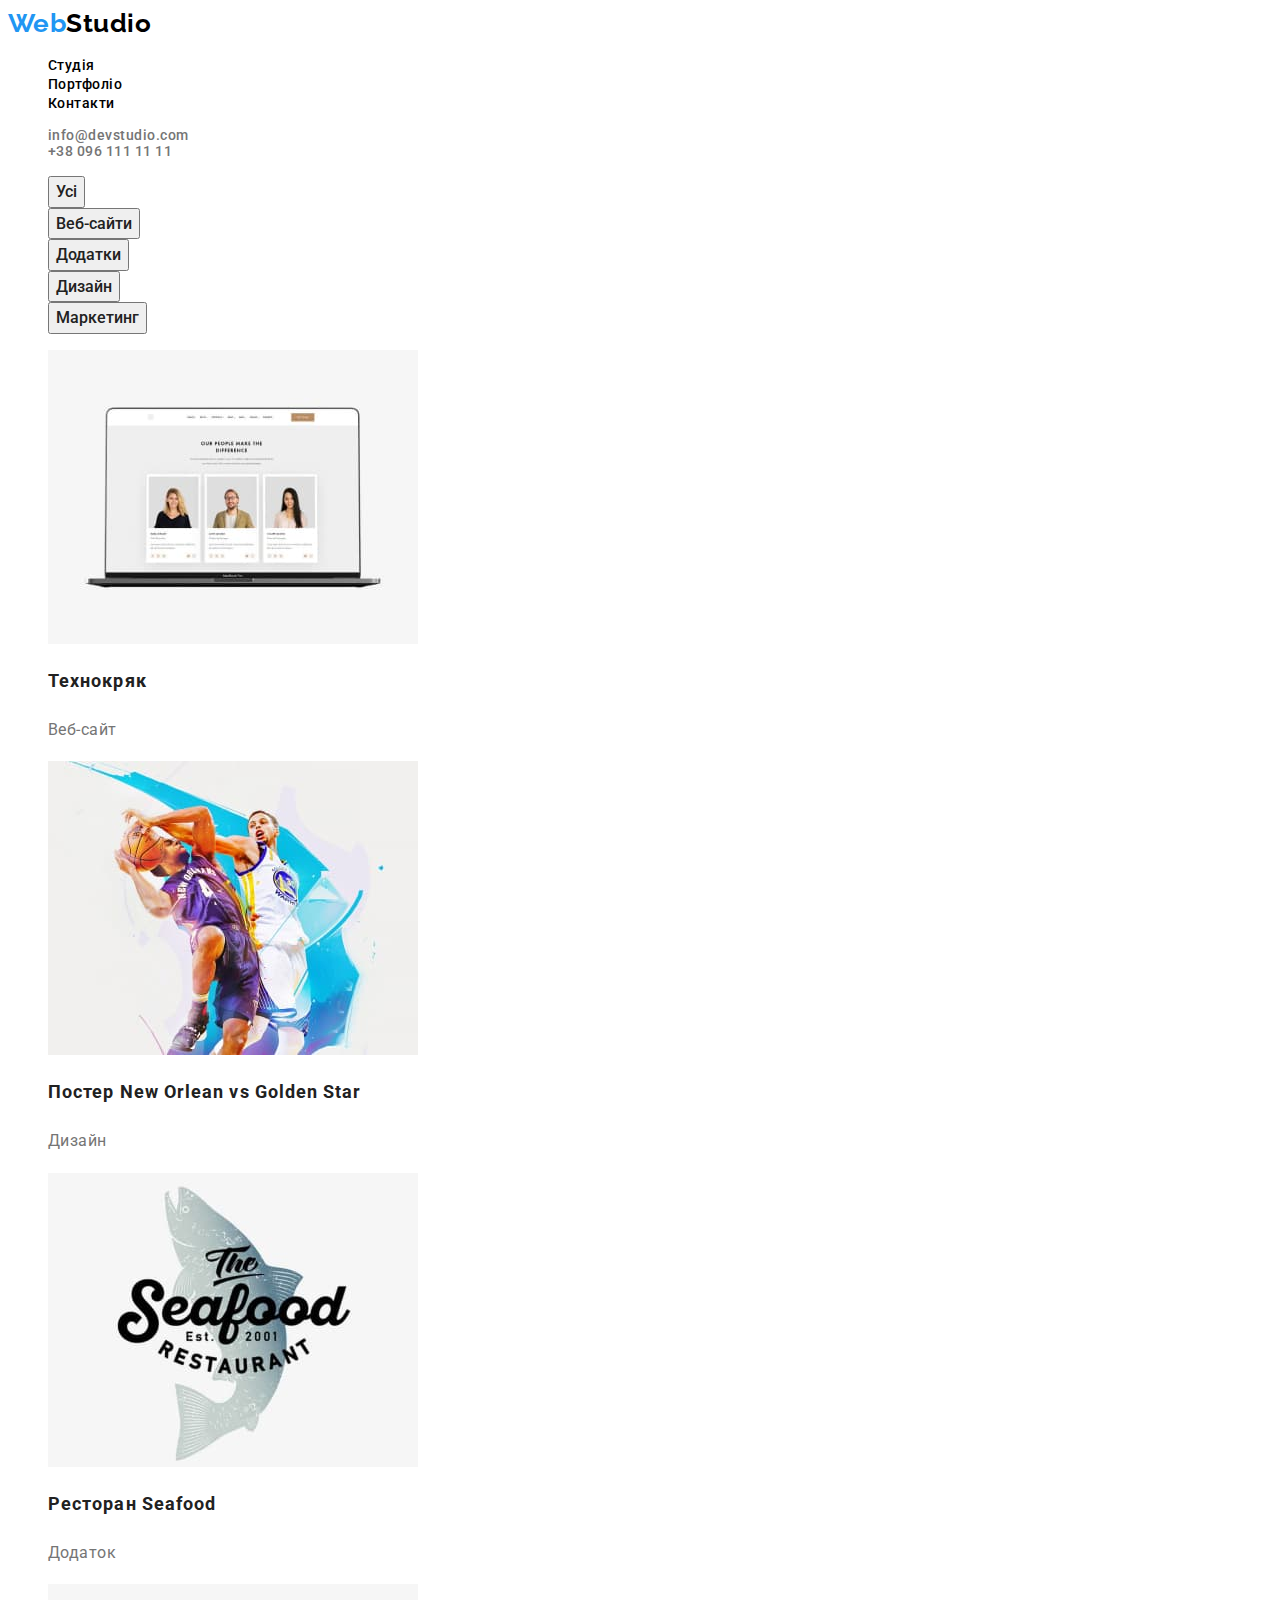
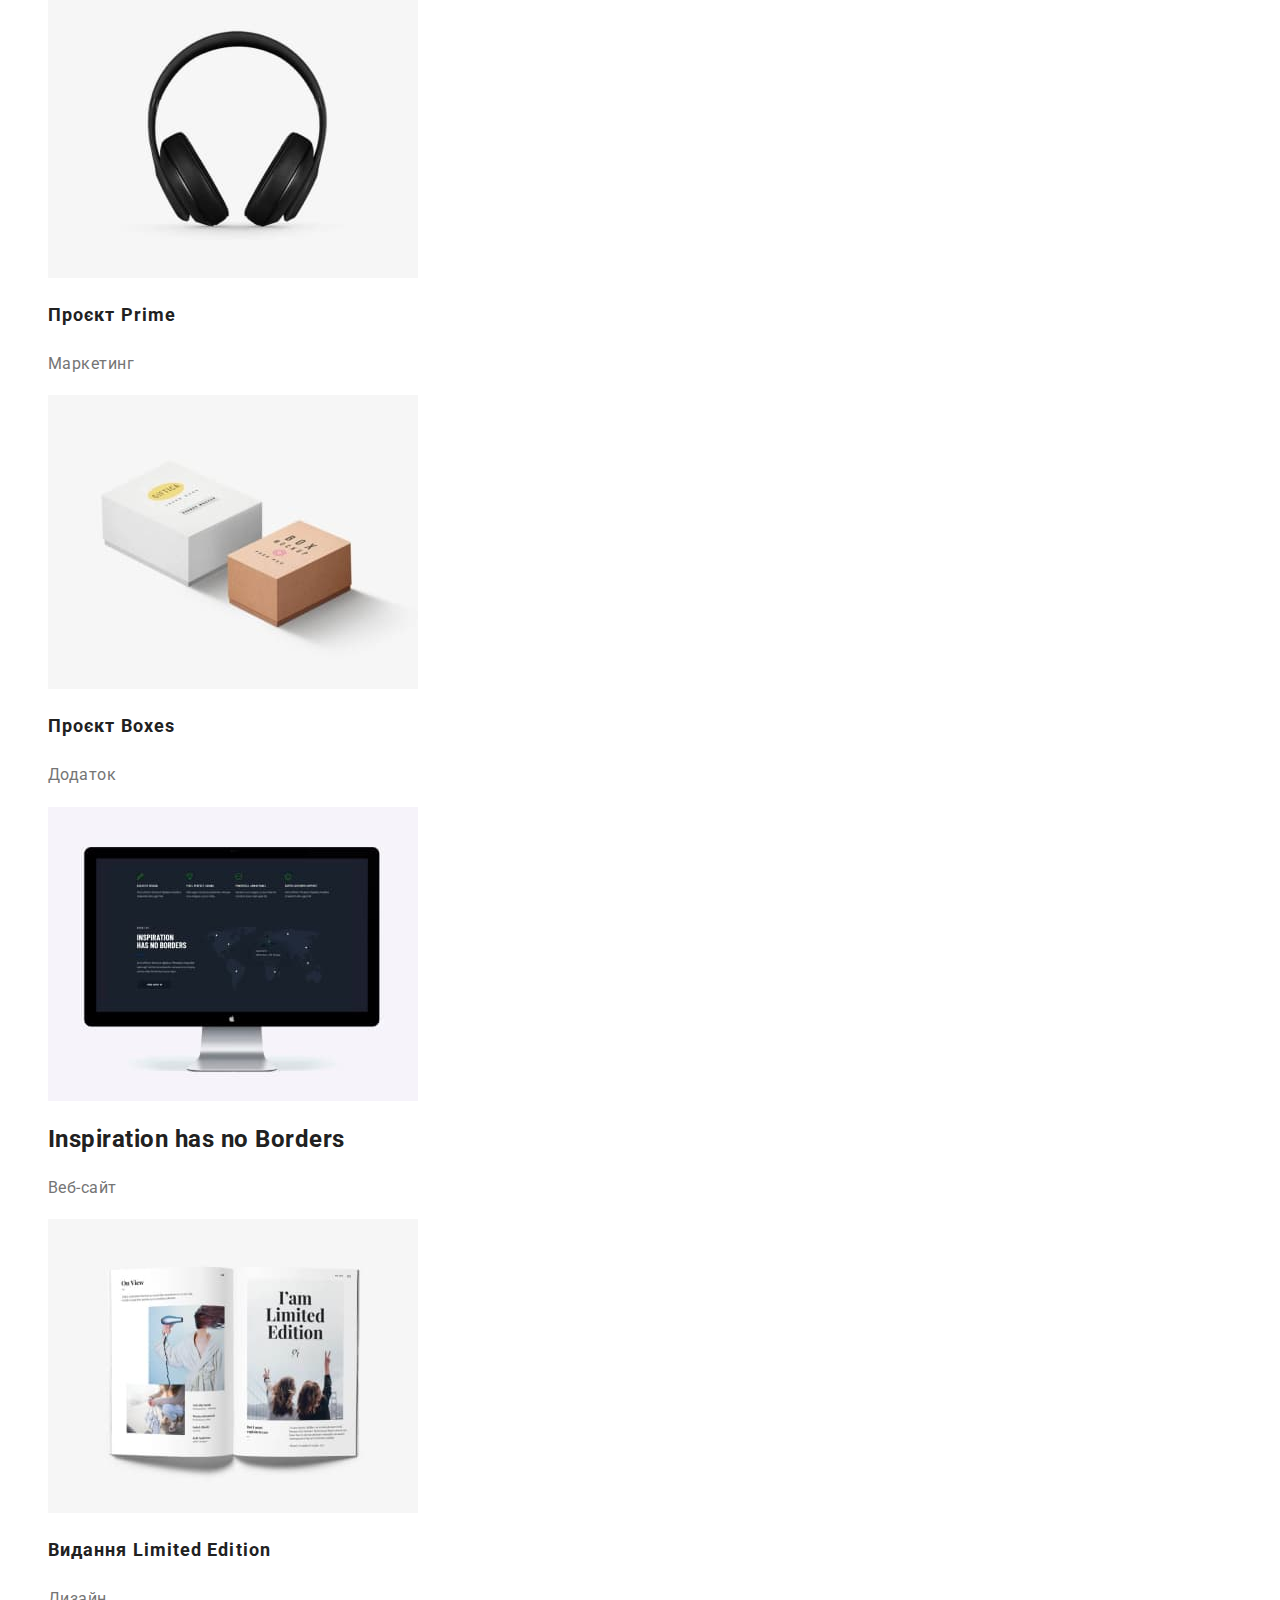
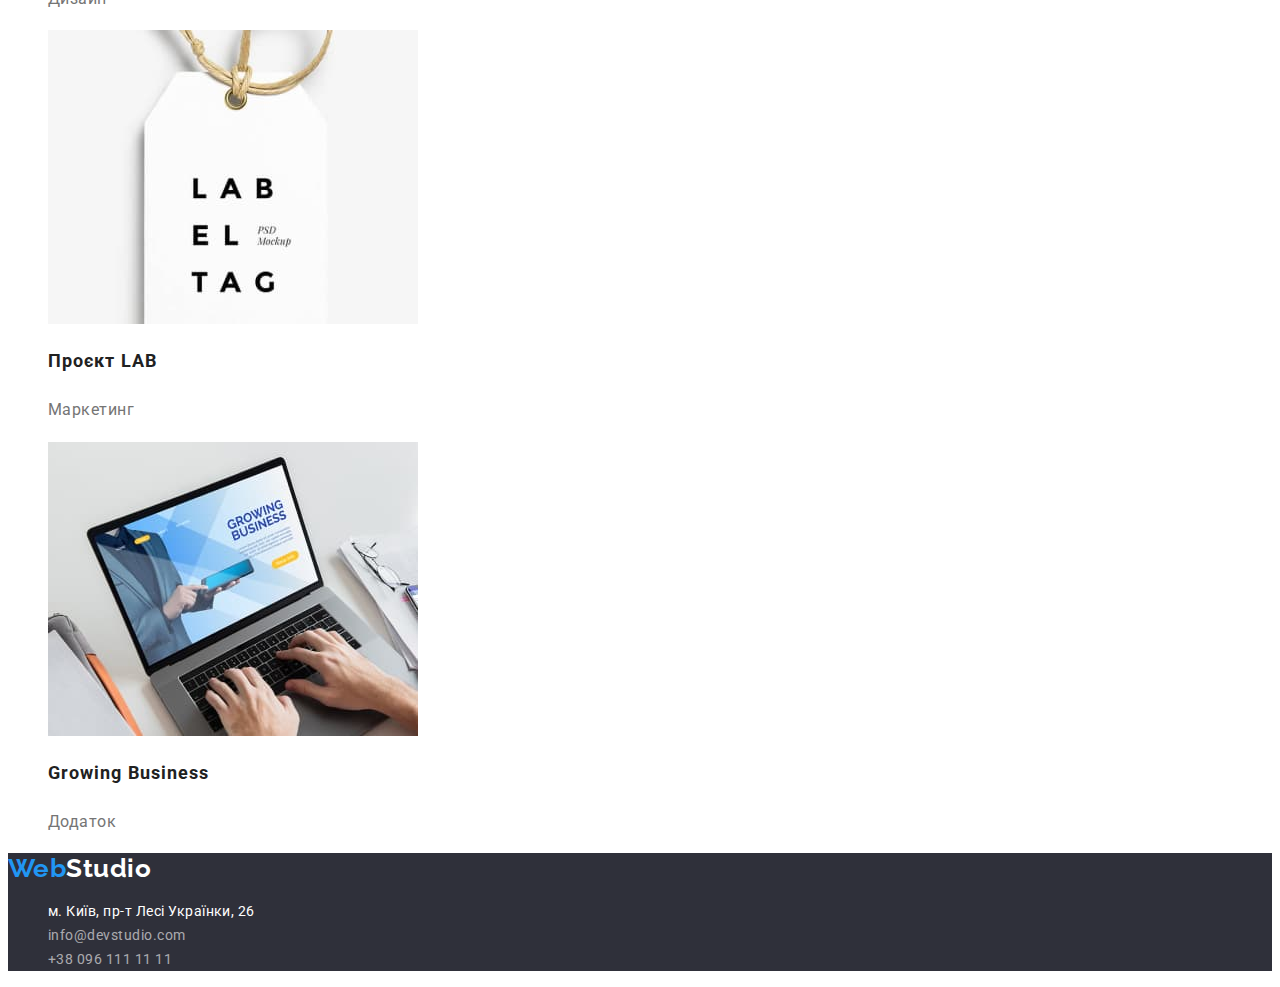
==== commit d55df25d: "vnis zminy d nav s footer" ====
--- a/portfolio.html
+++ b/portfolio.html
@@ -11,19 +11,19 @@
 </head>
 
 <body>
-   <!-- header-->
-   <header class="header">
+  <!-- header-->
+  <header class="header">
     <a class="Logo" href="index.html"><span class="logospan">Web</span>Studio</a>
     <nav>
       <ul class="nav-list list">
-        <li class="link"><a href="#" class="nav-knopky">Студія</a></li>
+        <li class="link"><a href="index.html" class="nav-knopky">Студія</a></li>
         <li class="link"><a href="portfolio.html" class="nav-knopky">Портфоліо</a></li>
         <li class="link"><a href="#" class="nav-knopky">Контакти</a></li>
       </ul>
     </nav>
     <ul class="communication list">
-      <li ><a href="mailto:info@devstudio.com" class="communication communication-mail">info@devstudio.com</a></li>
-      <li ><a href="tel:+380961111111" class="communication communication-tel">+38 096 111 11 11</a></li>
+      <li class="link"><a href="mailto:info@devstudio.com" class="communication communication-mail">info@devstudio.com</a></li>
+      <li class="link"><a href="tel:+380961111111" class="communication communication-tel">+38 096 111 11 11</a></li>
     </ul>
   </header>
 
@@ -81,9 +81,9 @@
 
     </main>
 
- <!-- footer -->
- <footer class="footer">
-    <a class="Logo" href="index.html"><span class="logospan">Web</span>Studio</a>
+<!-- footer -->
+<footer class="footer">
+    <a class="Logo logospan-footer" href="index.html"><span class="logospan">Web</span>Studio</a>
 
     <address>
       <ul class="address-list list">
--- a/styles/styles.css
+++ b/styles/styles.css
@@ -30,12 +30,14 @@
     line-height: 1.2;
     color: var(--logo-text-color)
 }
+.logospan-footer{color: var(--other-text-color);}
 
 .logospan {
     color: var(--focus-text-color);
 }
 
 .list{list-style-type:none;  }
+
 
 .nav-knopky { 
     color: var(--logo-text-color);
@@ -49,8 +51,8 @@
     font-size: 14px;
     line-height: 1.14;
 }
-.communication-mail{color: var(--focus-text-color);}
-.communication-tel{color: var(--advantage-text-color);}
+.communication-mail,.communication-tel{color: var(--advantage-text-color)}
+
 
 
 .link :hover,
@@ -94,7 +96,8 @@
     margin: -1px;
 }
 
-.aadvantage-title-two {
+.advantage-title-two {font-family: 'Roboto';
+    font-style: normal;
     font-weight: 700;
     font-size: 14px;
     line-height: 1.14;
@@ -163,7 +166,8 @@
     margin: -1px;
 }
 
-.bnt-portfolio {
+.bnt-portfolio {font-family: 'Roboto';
+    font-style: normal;
     font-weight: 500;
     font-size: 16px;
     line-height: 1.6;
@@ -190,4 +194,5 @@
     font-size: 16px;
     line-height: 1.9;
     color: var(--advantage-text-color);
-}+}
+.communication-footer:hover,.communication-footer:focus,.Address-link:hover,.Address-link:focus {color: var(--focus-text-color);}
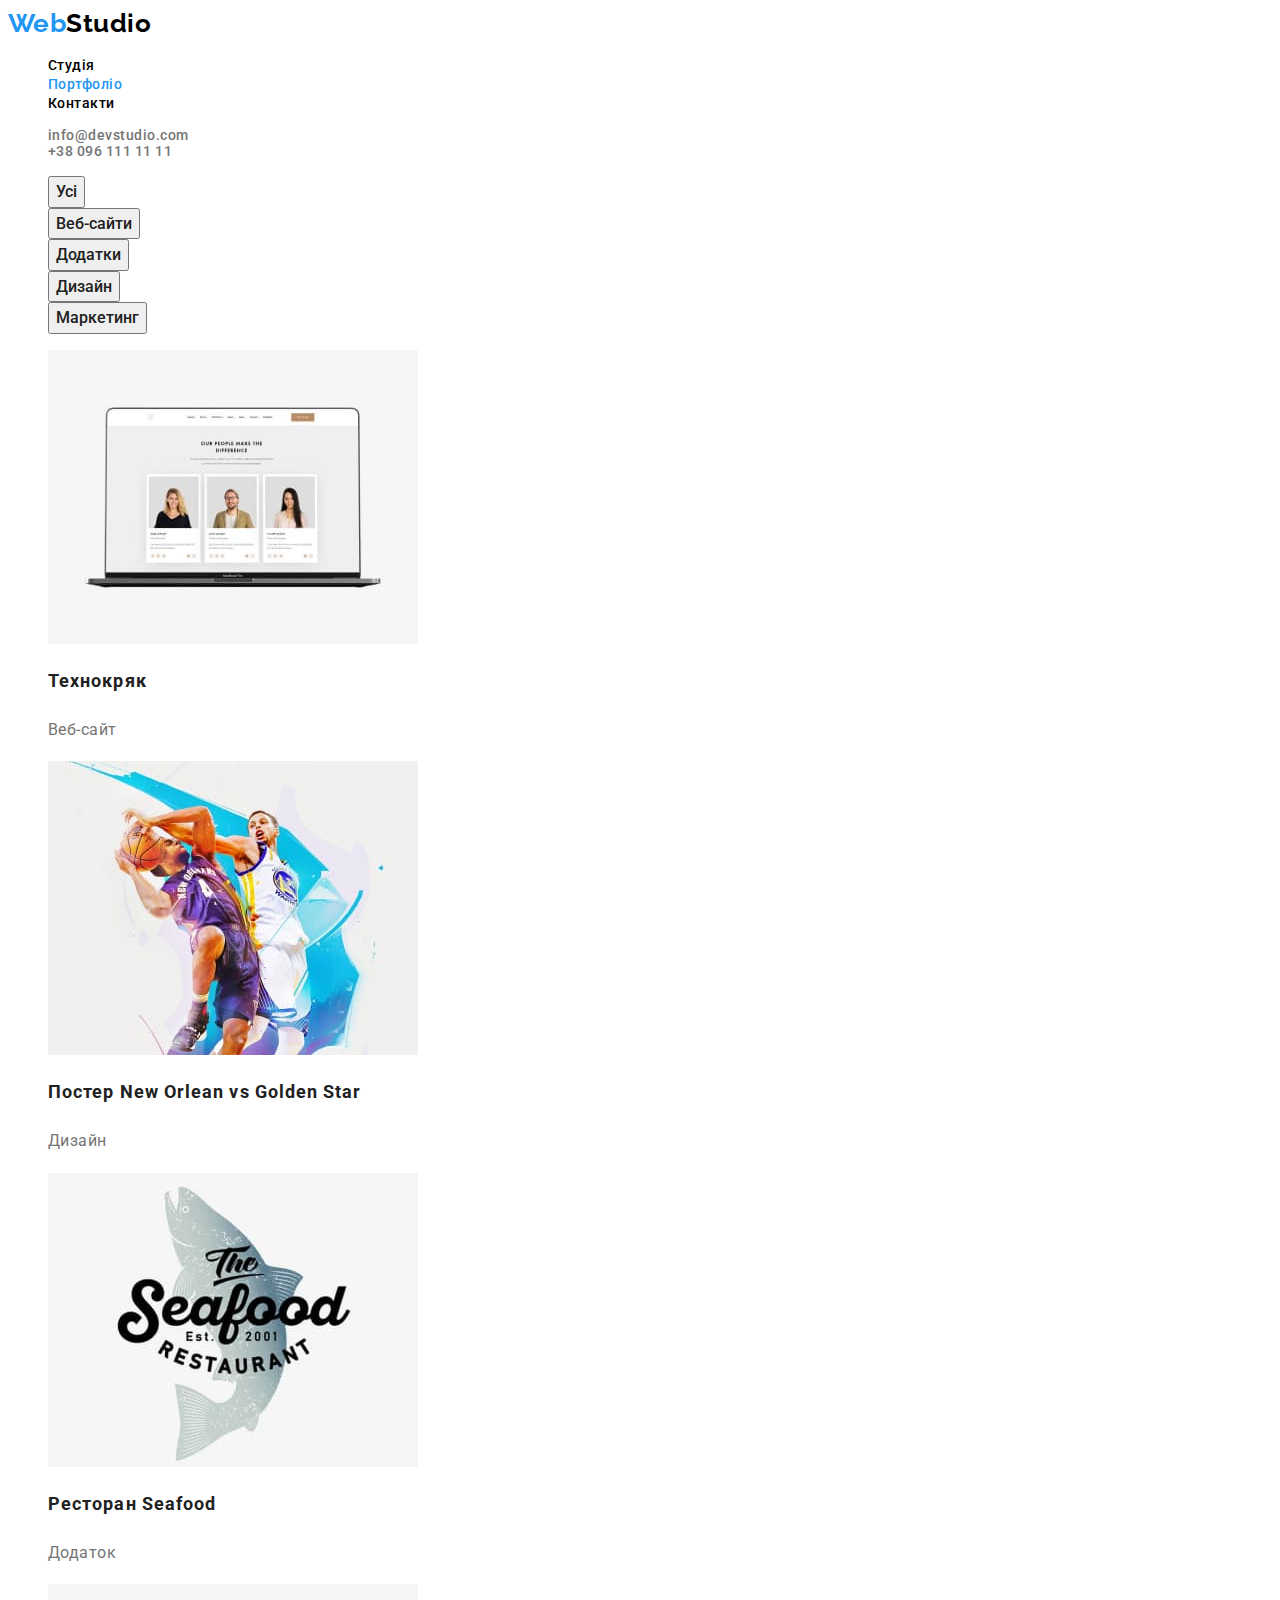
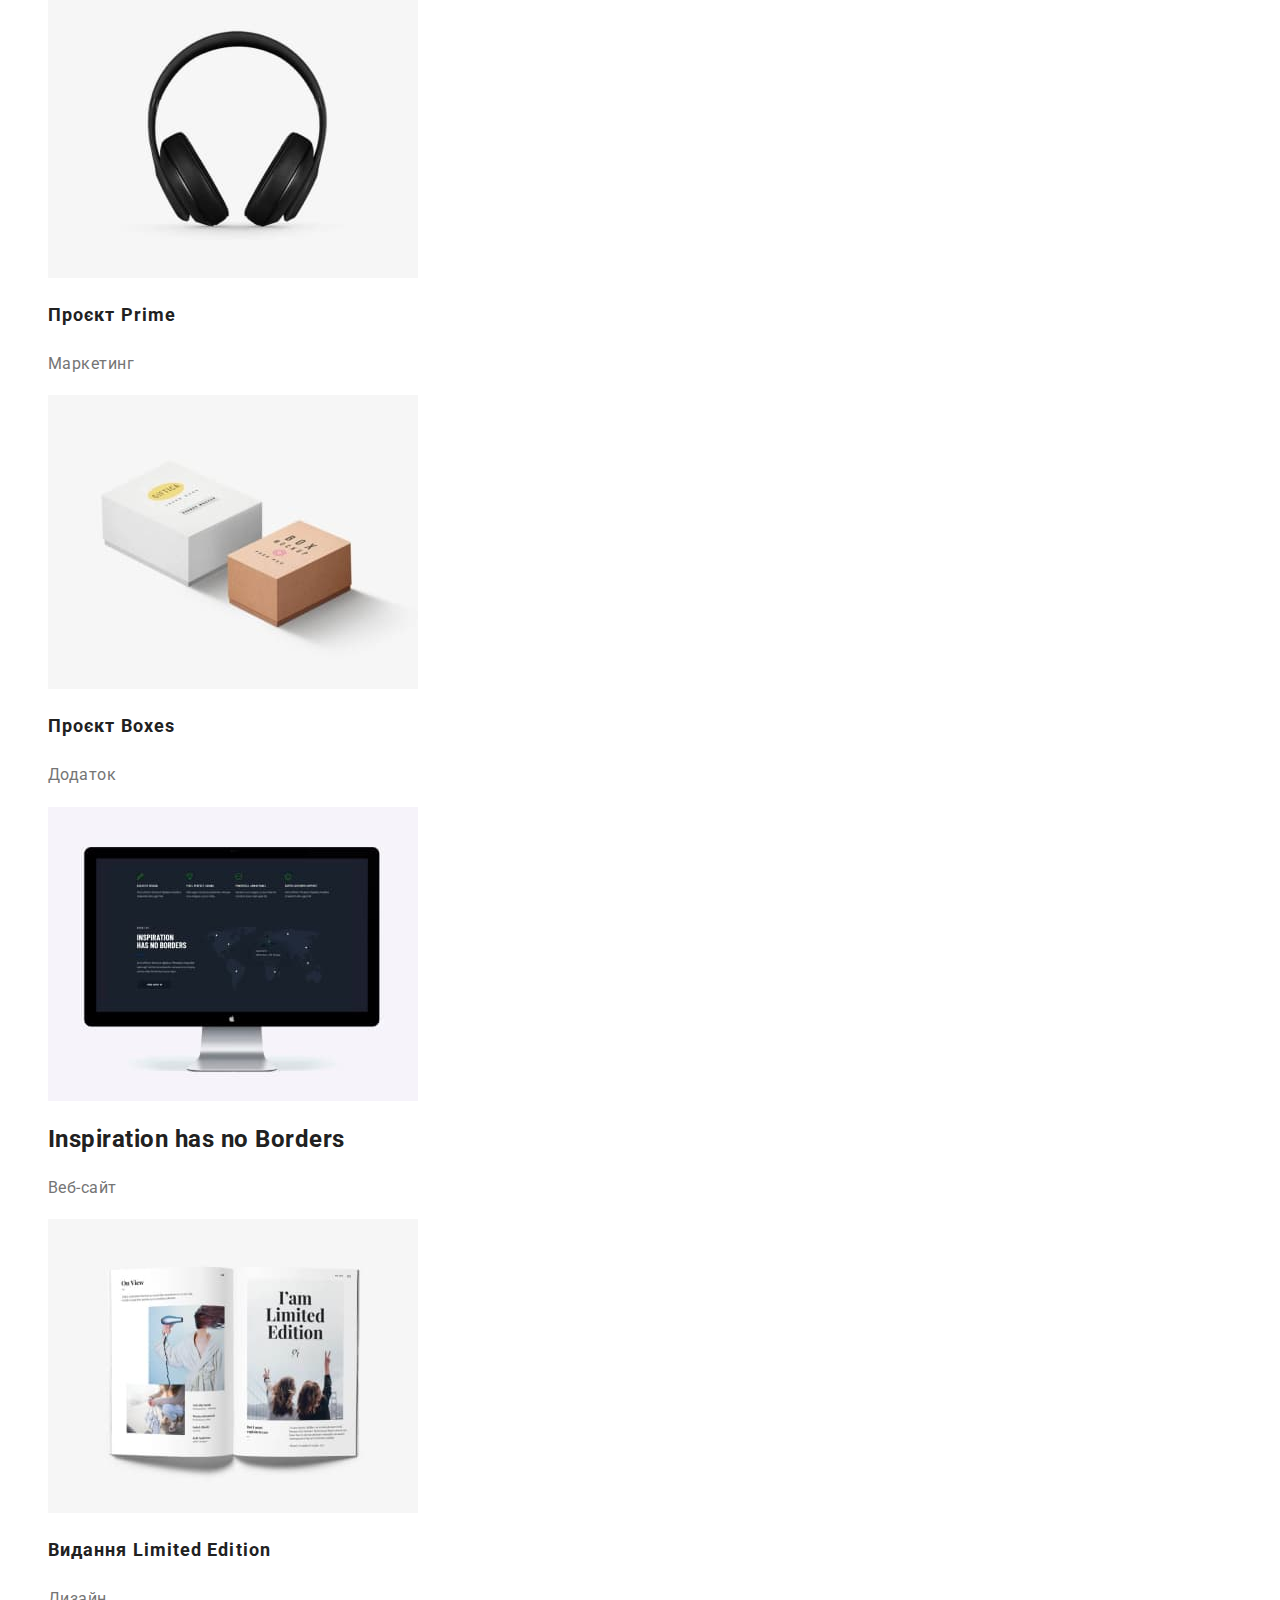
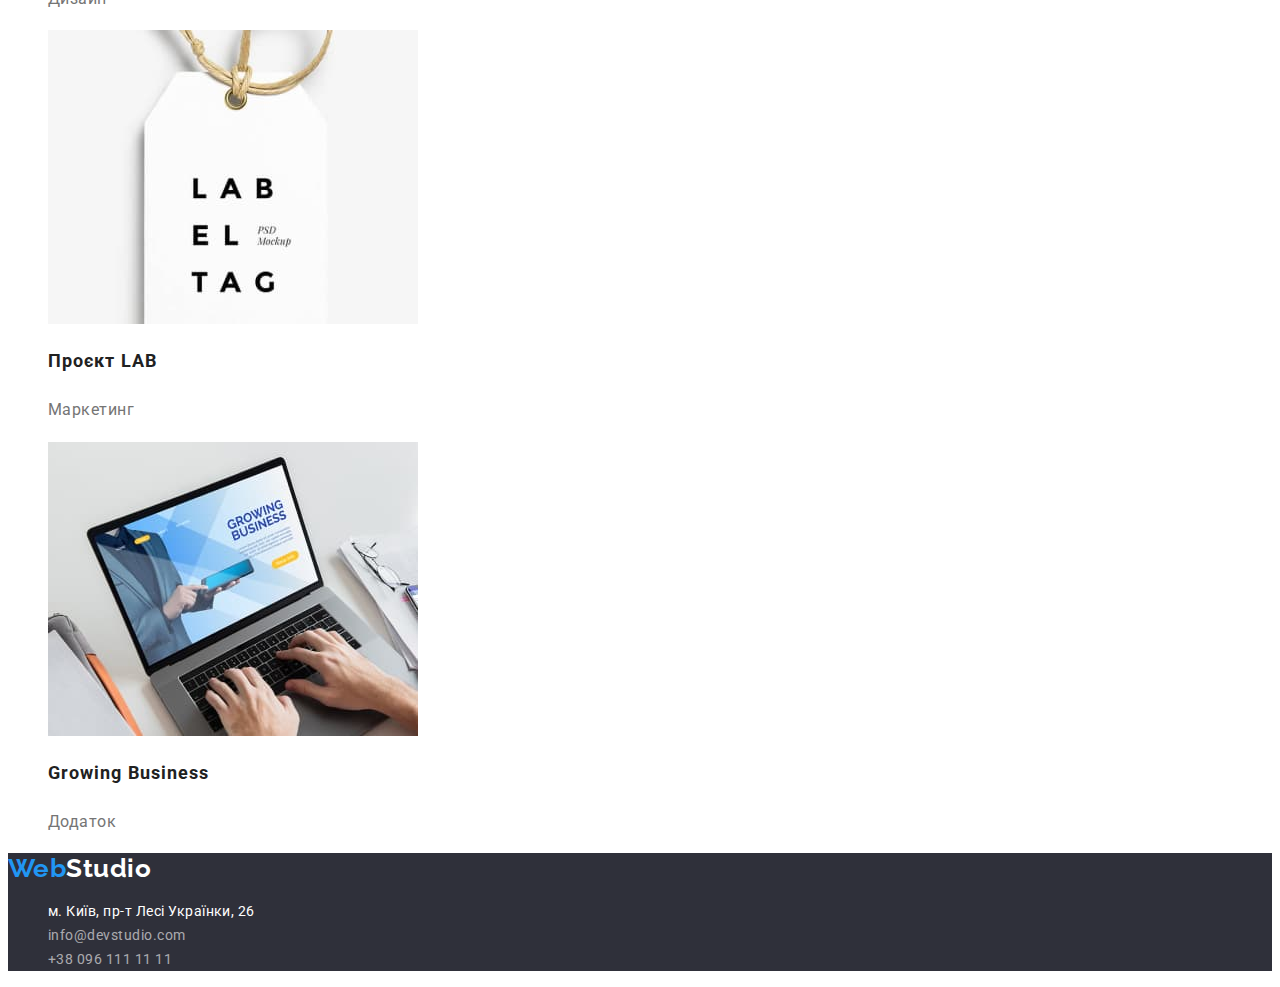
==== commit 3bb205bb: "color knopok" ====
--- a/portfolio.html
+++ b/portfolio.html
@@ -17,7 +17,7 @@
     <nav>
       <ul class="nav-list list">
         <li class="link"><a href="index.html" class="nav-knopky">Студія</a></li>
-        <li class="link"><a href="portfolio.html" class="nav-knopky">Портфоліо</a></li>
+        <li class="link"><a href="portfolio.html" class="nav-knopky activ corrent">Портфоліо</a></li>
         <li class="link"><a href="#" class="nav-knopky">Контакти</a></li>
       </ul>
     </nav>
--- a/styles/styles.css
+++ b/styles/styles.css
@@ -38,7 +38,7 @@
 
 .list{list-style-type:none;  }
 
-
+.activ.corrent{color: var(--focus-text-color);}
 .nav-knopky { 
     color: var(--logo-text-color);
     font-weight: 500;
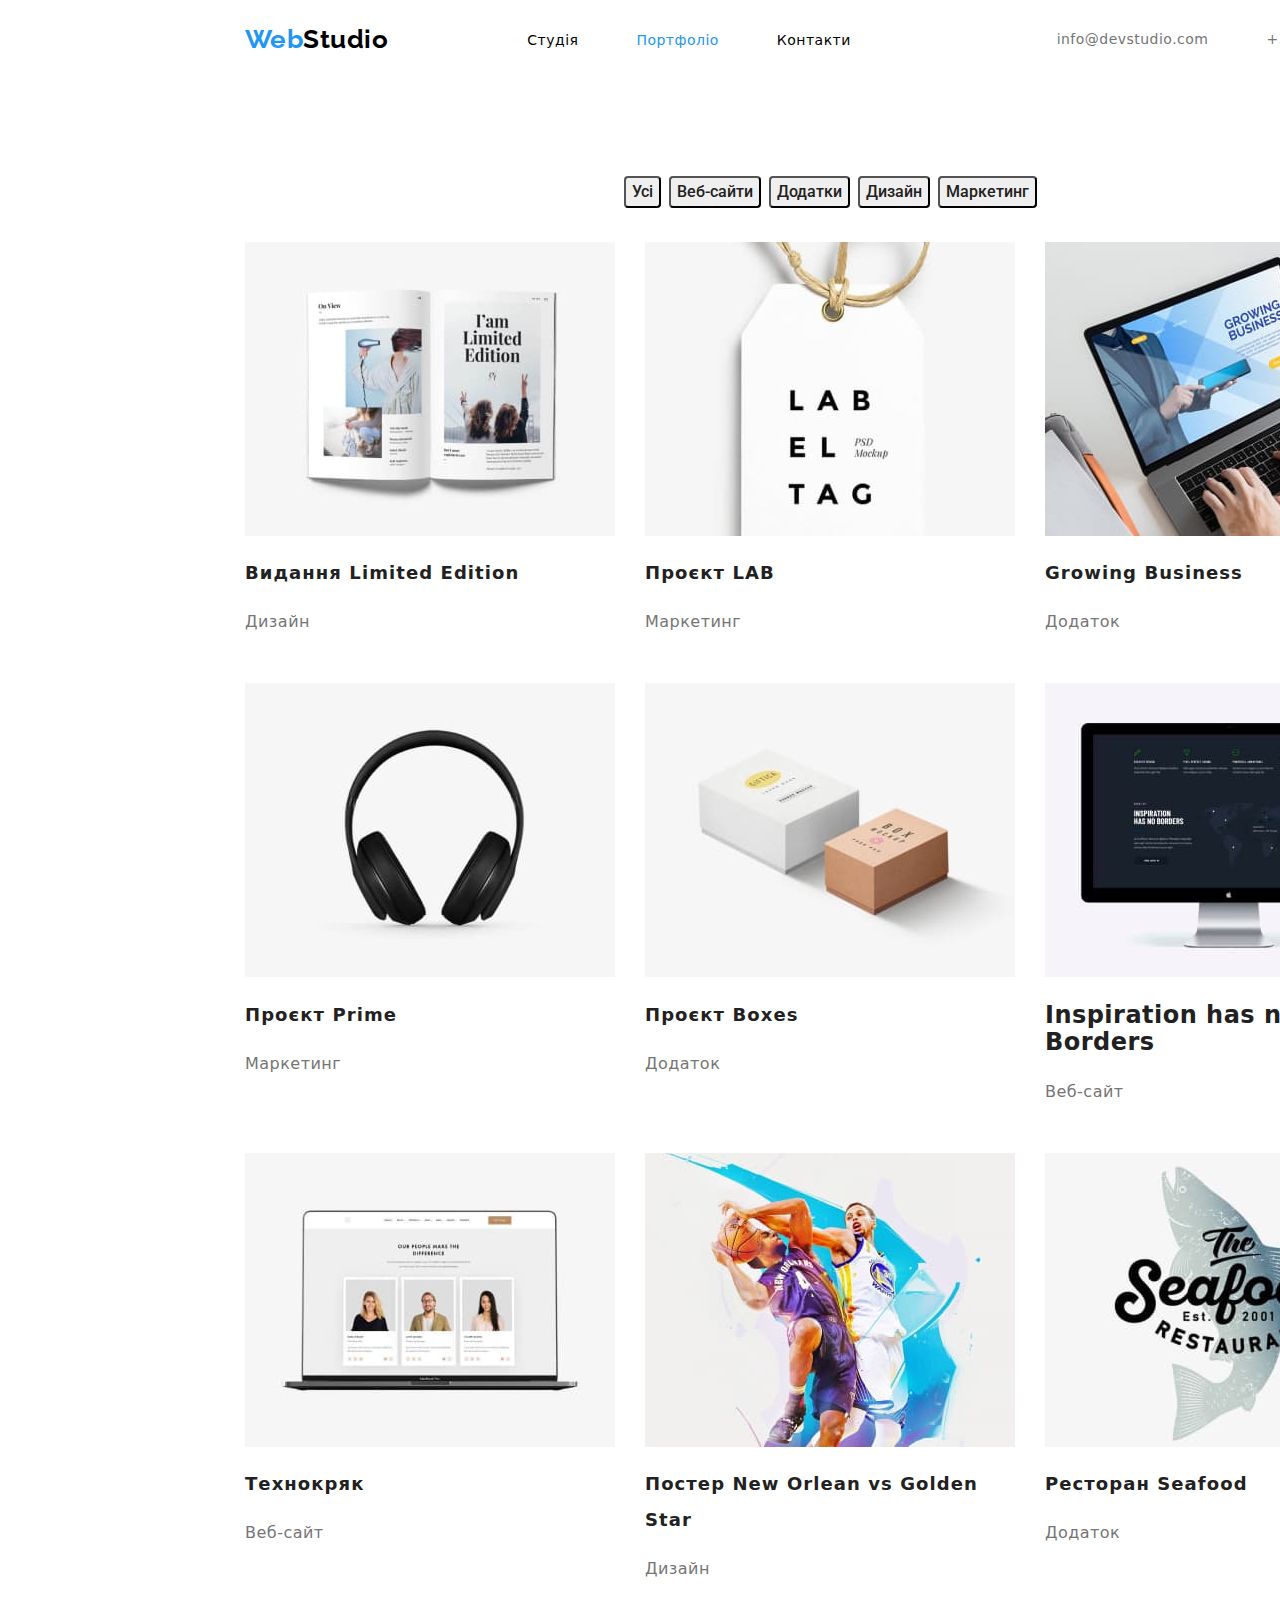
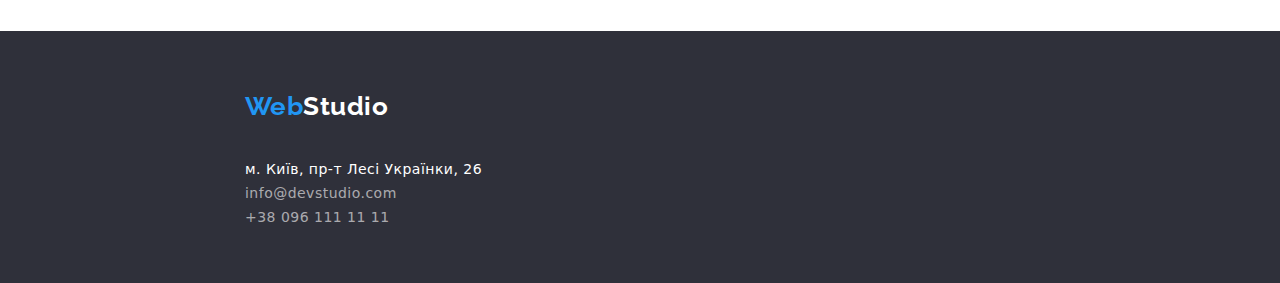
==== commit 304bd4c5: "zrobyv flex box elementy" ====
--- a/portfolio.html
+++ b/portfolio.html
@@ -7,71 +7,76 @@
   <meta name="viewport" content="width=device-width, initial-scale=1.0" />
   <title>студія</title>
   <link rel="stylesheet" href="styles/styles.css">
+  <link rel="stylesheet" href="./styles/marmalaiz.css">
   <link href="https://fonts.googleapis.com/css2?family=Raleway:wght@700&family=Roboto:wght@400;500;700;900&display=swap" rel="stylesheet">
 </head>
 
 <body>
-  <!-- header-->
-  <header class="header">
-    <a class="Logo" href="index.html"><span class="logospan">Web</span>Studio</a>
-    <nav>
-      <ul class="nav-list list">
-        <li class="link"><a href="index.html" class="nav-knopky">Студія</a></li>
-        <li class="link"><a href="portfolio.html" class="nav-knopky activ corrent">Портфоліо</a></li>
-        <li class="link"><a href="#" class="nav-knopky">Контакти</a></li>
-      </ul>
-    </nav>
-    <ul class="communication list">
-      <li class="link"><a href="mailto:info@devstudio.com" class="communication communication-mail">info@devstudio.com</a></li>
-      <li class="link"><a href="tel:+380961111111" class="communication communication-tel">+38 096 111 11 11</a></li>
-    </ul>
-  </header>
+    <!-- header-->
+    <header class="header">
+        <div class="conteiner">
+          <div class="conteiner-header">
+            <a class="Logo" href="index.html"><span class="logospan">Web</span>Studio</a>
+            <nav>
+              <ul class="nav-list list">
+                <li class="link"><a href="index.html" class="nav-knopky ">Студія</a></li>
+                <li class="link"><a href="portfolio.html" class="nav-knopky activ corrent">Портфоліо</a></li>
+                <li class="link"><a href="#" class="nav-knopky ">Контакти</a></li>
+              </ul>
+            </nav>
+            <ul class="communication list kontakt-list">
+              <li class="link"><a href="mailto:info@devstudio.com" class="communication communication-mail">info@devstudio.com</a></li>
+              <li class="link"><a href="tel:+380961111111" class="communication communication-tel">+38 096 111 11 11</a></li>
+            </ul></div>  
+          </div>
+      
+      </header>
 
     <!-- main  -->
     <main>
         <h1 class="title-galety list">Gallery</h1>
-        <section>
-            <ul class="list">
+        <section class="conteiner">
+            <ul class="list btn-list">
                 <li class="bnt-link"><button type="button" class="bnt-portfolio">Усі</button></li>
                 <li class="bnt-link"><button type="button" class="bnt-portfolio">Веб-сайти</button></li>
                 <li class="bnt-link"><button type="button" class="bnt-portfolio">Додатки</button></li>
                 <li class="bnt-link"><button type="button" class="bnt-portfolio">Дизайн</button></li>
                 <li class="bnt-link"><button type="button" class="bnt-portfolio">Маркетинг</button></li>
             </ul>
-            <ul class="list">
-                <li><a href="#"><img src="./images/macbok1.jpg" alt="Ноутбук" width="370"></a>
+            <ul class="list list-portfolio">
+                <li class="list-portfolio-icon"><a href="#"><img src="./images/macbok1.jpg" alt="Ноутбук" width="370"></a>
                     <h2 class="title-portfolio">Технокряк</h2>
                     <p class="text-portfolio">Веб-сайт</p>
                 </li>
-                <li><a href="#"><img src="./images/basketbol2.jpg" alt="Баскетболісти" width="370"></a>
+                <li class="list-portfolio-icon"><a href="#"><img src="./images/basketbol2.jpg" alt="Баскетболісти" width="370"></a>
                     <h2 class="title-portfolio">Постер New Orlean vs Golden Star</h2>
                     <p class="text-portfolio">Дизайн</p>
                 </li>
-                <li><a href="#"><img src="./images/imege3.jpg" alt="Малюнок з надписом" width="370"></a>
+                <li class="list-portfolio-icon"><a href="#"><img src="./images/imege3.jpg" alt="Малюнок з надписом" width="370"></a>
                     <h2 class="title-portfolio">Ресторан Seafood</h2>
                     <p class="text-portfolio">Додаток</p>
                 </li>
-                <li><a href="#"><img src="./images/naushnik4.jpg" alt="Навушники" width="370"></a>
+                <li class="list-portfolio-icon"><a href="#"><img src="./images/naushnik4.jpg" alt="Навушники" width="370"></a>
                     <h2 class="title-portfolio">Проєкт Prime</h2>
                     <p class="text-portfolio">Маркетинг</p>
                 </li>
-                <li><a href="#"><img src="./images/box5.jpg" alt="Дві коробки" width="370"></a>
+                <li class="list-portfolio-icon"><a href="#"><img src="./images/box5.jpg" alt="Дві коробки" width="370"></a>
                     <h2 class="title-portfolio">Проєкт Boxes</h2>
                     <p class="text-portfolio">Додаток</p>
                 </li>
-                <li><a href="#"><img src="./images/monitor6.jpg" alt="Монітор apple" width="370"></a>
+                <li class="list-portfolio-icon"><a href="#"><img src="./images/monitor6.jpg" alt="Монітор apple" width="370"></a>
                     <h2>Inspiration has no Borders</h2>
                     <p class="text-portfolio">Веб-сайт</p>
                 </li>
-                <li><a href="#"><img src="./images/book7.jpg" alt="Книжка" width="370"></a>
+                <li class="list-portfolio-icon"><a href="#"><img src="./images/book7.jpg" alt="Книжка" width="370"></a>
                     <h2 class="title-portfolio">Видання Limited Edition</h2>
                     <p class="text-portfolio">Дизайн</p>
                 </li>
-                <li><a href="#"><img src="./images/amulet8.jpg" alt="Амулет з надписом" width="370"></a>
+                <li class="list-portfolio-icon"><a href="#"><img src="./images/amulet8.jpg" alt="Амулет з надписом" width="370"></a>
                     <h2 class="title-portfolio">Проєкт LAB</h2>
                     <p class="text-portfolio">Маркетинг</p>
                 </li>
-                <li><a href="#"><img src="./images/jobbuk9.jpg" alt="Робота на ноутбукі" width="370"></a>
+                <li class="list-portfolio-icon"><a href="#"><img src="./images/jobbuk9.jpg" alt="Робота на ноутбукі" width="370"></a>
                     <h2 class="title-portfolio">Growing Business</h2>
                     <p class="text-portfolio">Додаток</p>
                 </li>
@@ -81,22 +86,24 @@
 
     </main>
 
-<!-- footer -->
-<footer class="footer">
-    <a class="Logo logospan-footer" href="index.html"><span class="logospan">Web</span>Studio</a>
+ <!-- footer -->
+ <footer class="footer">
+    <div class="conteiner">
+      <div class="logo-wraper"><a class="Logo logospan-footer" href="index.html"><span class="logospan">Web</span>Studio</a></div>
 
-    <address>
-      <ul class="address-list list">
-        <li>
-          <a class="Address-link" href="https://goo.gl/maps/K1UanMXqAidAnJSs7" target="_blank" rel="noopener noreferrer nofollow">
-            м. Київ, пр-т Лесі Українки, 26</a>
-        </li>
-        <li >
-          <a href="mailto:info@devstudio.com" target="_blank" class="communication-footer">info@devstudio.com</a>
-        </li>
-        <li ><a href="tel:+380961111111" class="communication-footer">+38 096 111 11 11</a></li>
-      </ul>
-    </address>
+      <address>
+        <ul class="address-list list">
+          <li>
+            <a class="Address-link" href="https://goo.gl/maps/K1UanMXqAidAnJSs7" target="_blank" rel="noopener noreferrer nofollow">
+              м. Київ, пр-т Лесі Українки, 26</a>
+          </li>
+          <li >
+            <a href="mailto:info@devstudio.com" target="_blank" class="communication-footer">info@devstudio.com</a>
+          </li>
+          <li ><a href="tel:+380961111111" class="communication-footer">+38 096 111 11 11</a></li>
+        </ul>
+      </address>
+    </div>
   </footer>
 </body>
 
--- a/styles/styles.css
+++ b/styles/styles.css
@@ -19,39 +19,69 @@
   
 }
 
+
+
 a{text-decoration: none;}
 address{list-style-type:none;
     text-decoration: none;}
 
-.Logo {
+    .list{list-style-type:none;  }
+
+    .conteiner{margin-left: 215px;
+        width: 1230px;
+        padding-left: 30px;
+        padding-right: 30px;
+    }
+
+    /* header */
+
+.Logo { margin-right: 95px;
     font-family: 'Raleway', sans-serif;
     font-weight: 700;
     font-size: 26px;
     line-height: 1.2;
     color: var(--logo-text-color)
 }
-.logospan-footer{color: var(--other-text-color);}
+
+
+.conteiner-header{ height: 80px;
+                   align-items:center ;
+                   display: flex;
+}
+.nav-list{ display: flex;}
+.nav-list>.link:not(:last-child){ 
+    margin-right: 50px;
+}
+
+
 
 .logospan {
     color: var(--focus-text-color);
 }
 
-.list{list-style-type:none;  }
 
 .activ.corrent{color: var(--focus-text-color);}
-.nav-knopky { 
+
+.nav-knopky { padding: 4px 4px; 
     color: var(--logo-text-color);
     font-weight: 500;
     font-size: 14px;
     line-height: 1.14;
     }
-
-.communication { color: var(--primary-text-color);
+.kontakt-list{ 
+    margin-left: auto;
+   }
+
+.communication { display: flex;
+    color: var(--primary-text-color);
     font-weight: 500;
     font-size: 14px;
     line-height: 1.14;
 }
-.communication-mail,.communication-tel{color: var(--advantage-text-color)}
+.communication-tel{ margin-left: 50px;}
+
+.communication-mail,.communication-tel{padding: 4px 4px;
+    color: var(--advantage-text-color)}
 
 
 
@@ -60,11 +90,24 @@
     color: var(--focus-text-color);
 }
 
+/* main */
+
+
 .main {
     background: #2F303A
 }
 
-.title {
+/* <!-- hero --> */
+.hero{ height: 600px;
+display: flex;
+flex-direction:column;
+justify-content:center;
+align-items:center;
+}
+
+.title { 
+    width: 700px;
+    margin: 0;
     font-weight: 900;
     font-size: 44px;
     line-height: 1.4;
@@ -74,7 +117,8 @@
     color: var(--other-text-color)
 }
 
-.btn-order { font-family: 'Roboto', sans-serif;
+.btn-order { margin-top: 30px;
+    font-family: 'Roboto', sans-serif;
     background-color: var(--focus-text-color);
     font-weight: 700;
     font-size: 16px;
@@ -82,6 +126,19 @@
     letter-spacing: 0.06em;
     color: var(--other-text-color);
 }
+
+/* advantage firm */
+
+
+
+.advantage-list{margin: 0;
+    padding: 0;
+     display: flex;}
+
+     .advantage-list-item:not(:last-child){ 
+        margin-right: 30px;
+
+     }
 
 .advantage-title {
     position: absolute;
@@ -96,7 +153,8 @@
     margin: -1px;
 }
 
-.advantage-title-two {font-family: 'Roboto';
+.advantage-title-two { margin-top: 95px;
+    font-family: 'Roboto';
     font-style: normal;
     font-weight: 700;
     font-size: 14px;
@@ -111,21 +169,43 @@
     color: var(--advantage-text-color)
 }
 
-.title-section {
+
+/* <!-- Whot working --> */ 
+
+.working-list{display: flex;
+padding: 0 0 94px 0;
+margin: 0;
+}
+
+.working-list-item:not(:last-child){ margin-right: 30px;}
+
+
+.title-section {padding-top: 94px;
+    padding-bottom: 50px ;
+    margin: 0;
     font-weight: 700;
     font-size: 36px;
     line-height: 1.16;
     text-align: center;
 }
 
-.team-title-name {
+/* <!-- Our team --> */
+
+.team-list { display: flex;
+    margin: 0;
+padding:0 0 94px 0;}
+
+.team-list-icon:not(:last-child){ margin-right: 30px;}
+
+.team-title-name {margin-top: 30px;
+    margin-bottom: 10px;
     font-weight: 500;
     font-size: 16px;
     line-height: 1.2;
     text-align: center;
 }
 
-.team-post {
+.team-post {margin: 0;
     
     font-size: 16px;
     line-height: 1.2;
@@ -133,9 +213,18 @@
     color: var(--advantage-text-color);
 }
 
-.footer {
+/* footer */
+
+.footer {height: 252px;
     background: #2F303A
 }
+
+.logo-wraper{padding: 60px 0 20px 0;}
+
+.logospan-footer{color: var(--other-text-color);
+}
+
+.address-list{ padding: 0;}
 
 .Address-link {
     font-style: normal;
@@ -152,6 +241,30 @@
 }
 
 /* Portfolio */
+
+.btn-list{ display: flex;
+    justify-content:center;
+margin: 0;
+padding: 96px 0 34px 0;}
+
+   .bnt-link:not(:last-child){ margin-right: 8px;}
+
+   .list-portfolio{ display: flex;
+    flex-wrap: wrap-reverse;
+    margin: 0;
+    padding: 0;
+}
+
+.list-portfolio-icon{ width: calc((100% - 60px) / 3);
+    margin-right: 30px;
+    margin-bottom: 30px;}
+
+.list-portfolio-icon:nth-child(3n){ margin-right: 0;}
+    
+   
+
+    
+
 
 .title-galety {
     position: absolute;
@@ -166,7 +279,8 @@
     margin: -1px;
 }
 
-.bnt-portfolio {font-family: 'Roboto';
+.bnt-portfolio {border-radius: 4px;
+    font-family: 'Roboto';
     font-style: normal;
     font-weight: 500;
     font-size: 16px;
@@ -196,3 +310,8 @@
     color: var(--advantage-text-color);
 }
 .communication-footer:hover,.communication-footer:focus,.Address-link:hover,.Address-link:focus {color: var(--focus-text-color);}
+
+
+
+
+
--- a/styles/marmalaiz.css
+++ b/styles/marmalaiz.css
@@ -0,0 +1,288 @@
+/* normalai-stule */
+
+
+/*! modern-normalize v1.1.0 | MIT License | https://github.com/sindresorhus/modern-normalize */
+
+/*
+Document
+========
+*/
+
+/**
+Use a better box model (opinionated).
+*/
+
+*,
+::before,
+::after {
+	box-sizing: border-box;
+}
+
+/**
+1. Correct the line height in all browsers.
+2. Prevent adjustments of font size after orientation changes in iOS.
+3. Use a more readable tab size (opinionated).
+*/
+
+html {
+	line-height: 1.15; /* 1 */
+	-webkit-text-size-adjust: 100%; /* 2 */
+	-moz-tab-size: 4; /* 3 */
+	tab-size: 4; /* 3 */
+}
+
+/*
+Sections
+========
+*/
+
+/**
+1. Remove the margin in all browsers.
+2. Improve consistency of default fonts in all browsers. (https://github.com/sindresorhus/modern-normalize/issues/3)
+*/
+
+body {
+	margin: 0; /* 1 */
+	font-family:
+		system-ui,
+		-apple-system, /* Firefox supports this but not yet `system-ui` */
+		'Segoe UI',
+		Roboto,
+		Helvetica,
+		Arial,
+		sans-serif,
+		'Apple Color Emoji',
+		'Segoe UI Emoji'; /* 2 */
+}
+
+/*
+Grouping content
+================
+*/
+
+/**
+1. Add the correct height in Firefox.
+2. Correct the inheritance of border color in Firefox. (https://bugzilla.mozilla.org/show_bug.cgi?id=190655)
+*/
+
+hr {
+	height: 0; /* 1 */
+	color: inherit; /* 2 */
+}
+
+/*
+Text-level semantics
+====================
+*/
+
+/**
+Add the correct text decoration in Chrome, Edge, and Safari.
+*/
+
+abbr[title] {
+	text-decoration: underline dotted;
+}
+
+/**
+Add the correct font weight in Edge and Safari.
+*/
+
+b,
+strong {
+	font-weight: bolder;
+}
+
+/**
+1. Improve consistency of default fonts in all browsers. (https://github.com/sindresorhus/modern-normalize/issues/3)
+2. Correct the odd 'em' font sizing in all browsers.
+*/
+
+code,
+kbd,
+samp,
+pre {
+	font-family:
+		ui-monospace,
+		SFMono-Regular,
+		Consolas,
+		'Liberation Mono',
+		Menlo,
+		monospace; /* 1 */
+	font-size: 1em; /* 2 */
+}
+
+/**
+Add the correct font size in all browsers.
+*/
+
+small {
+	font-size: 80%;
+}
+
+/**
+Prevent 'sub' and 'sup' elements from affecting the line height in all browsers.
+*/
+
+sub,
+sup {
+	font-size: 75%;
+	line-height: 0;
+	position: relative;
+	vertical-align: baseline;
+}
+
+sub {
+	bottom: -0.25em;
+}
+
+sup {
+	top: -0.5em;
+}
+
+/*
+Tabular data
+============
+*/
+
+/**
+1. Remove text indentation from table contents in Chrome and Safari. (https://bugs.chromium.org/p/chromium/issues/detail?id=999088, https://bugs.webkit.org/show_bug.cgi?id=201297)
+2. Correct table border color inheritance in Chrome and Safari. (https://bugs.chromium.org/p/chromium/issues/detail?id=935729, https://bugs.webkit.org/show_bug.cgi?id=195016)
+*/
+
+table {
+	text-indent: 0; /* 1 */
+	border-color: inherit; /* 2 */
+}
+
+/*
+Forms
+=====
+*/
+
+/**
+1. Change the font styles in all browsers.
+2. Remove the margin in Firefox and Safari.
+*/
+
+button,
+input,
+optgroup,
+select,
+textarea {
+	font-family: inherit; /* 1 */
+	font-size: 100%; /* 1 */
+	line-height: 1.15; /* 1 */
+	margin: 0; /* 2 */
+}
+
+/**
+Remove the inheritance of text transform in Edge and Firefox.
+*/
+
+button,
+select {
+	text-transform: none;
+}
+
+/**
+Correct the inability to style clickable types in iOS and Safari.
+*/
+
+button,
+[type='button'],
+[type='reset'],
+[type='submit'] {
+	-webkit-appearance: button;
+}
+
+/**
+Remove the inner border and padding in Firefox.
+*/
+
+::-moz-focus-inner {
+	border-style: none;
+	padding: 0;
+}
+
+/**
+Restore the focus styles unset by the previous rule.
+*/
+
+:-moz-focusring {
+	outline: 1px dotted ButtonText;
+}
+
+/**
+Remove the additional ':invalid' styles in Firefox.
+See: https://github.com/mozilla/gecko-dev/blob/2f9eacd9d3d995c937b4251a5557d95d494c9be1/layout/style/res/forms.css#L728-L737
+*/
+
+:-moz-ui-invalid {
+	box-shadow: none;
+}
+
+/**
+Remove the padding so developers are not caught out when they zero out 'fieldset' elements in all browsers.
+*/
+
+legend {
+	padding: 0;
+}
+
+/**
+Add the correct vertical alignment in Chrome and Firefox.
+*/
+
+progress {
+	vertical-align: baseline;
+}
+
+/**
+Correct the cursor style of increment and decrement buttons in Safari.
+*/
+
+::-webkit-inner-spin-button,
+::-webkit-outer-spin-button {
+	height: auto;
+}
+
+/**
+1. Correct the odd appearance in Chrome and Safari.
+2. Correct the outline style in Safari.
+*/
+
+[type='search'] {
+	-webkit-appearance: textfield; /* 1 */
+	outline-offset: -2px; /* 2 */
+}
+
+/**
+Remove the inner padding in Chrome and Safari on macOS.
+*/
+
+::-webkit-search-decoration {
+	-webkit-appearance: none;
+}
+
+/**
+1. Correct the inability to style clickable types in iOS and Safari.
+2. Change font properties to 'inherit' in Safari.
+*/
+
+::-webkit-file-upload-button {
+	-webkit-appearance: button; /* 1 */
+	font: inherit; /* 2 */
+}
+
+/*
+Interactive
+===========
+*/
+
+/*
+Add the correct display in Chrome and Safari.
+*/
+
+summary {
+	display: list-item;
+}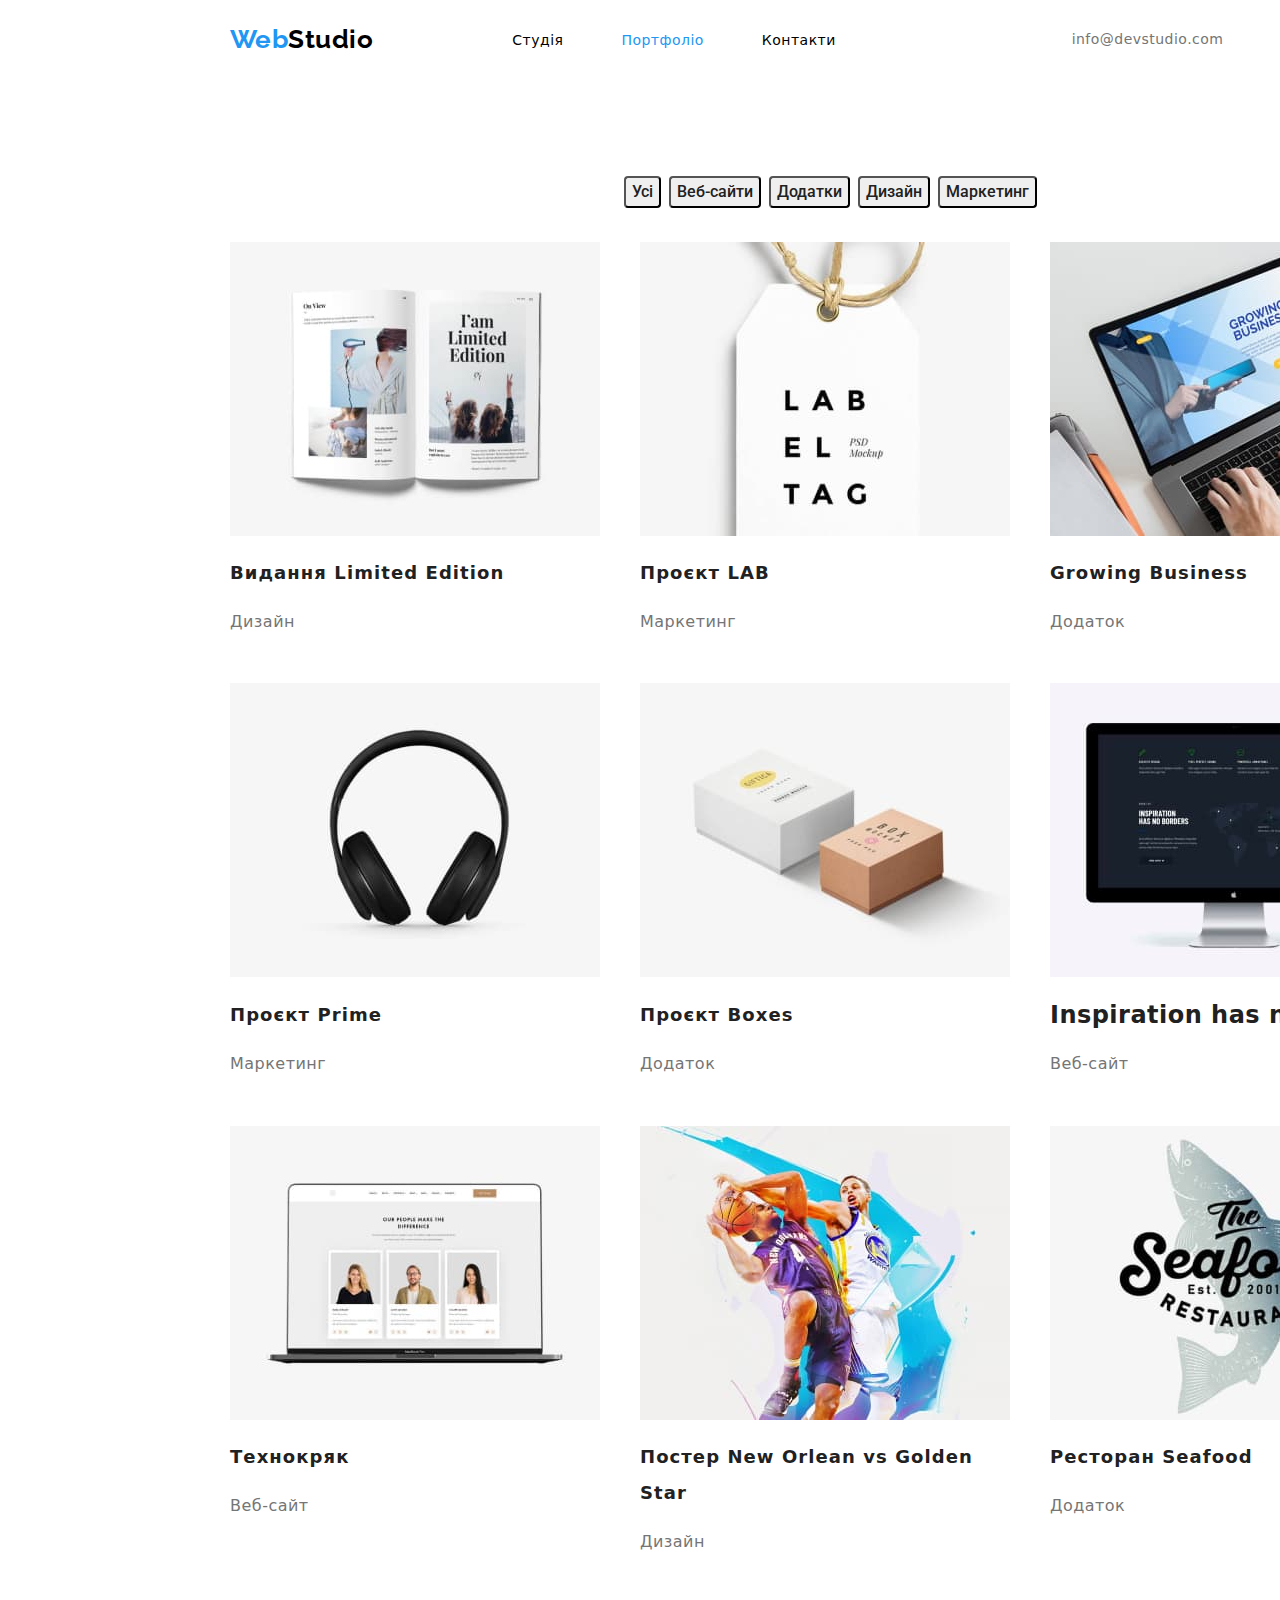
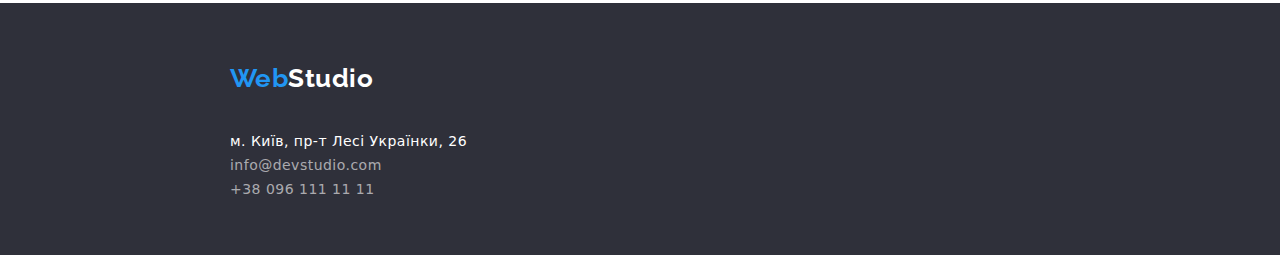
==== commit 8d971e60: "zminy v padinge" ====
--- a/portfolio.html
+++ b/portfolio.html
@@ -2,35 +2,40 @@
 <html lang="en">
 
 <head>
-  <meta charset="UTF-8" />
-  <meta http-equiv="X-UA-Compatible" content="IE=edge" />
-  <meta name="viewport" content="width=device-width, initial-scale=1.0" />
-  <title>студія</title>
-  <link rel="stylesheet" href="styles/styles.css">
-  <link rel="stylesheet" href="./styles/marmalaiz.css">
-  <link href="https://fonts.googleapis.com/css2?family=Raleway:wght@700&family=Roboto:wght@400;500;700;900&display=swap" rel="stylesheet">
+    <meta charset="UTF-8" />
+    <meta http-equiv="X-UA-Compatible" content="IE=edge" />
+    <meta name="viewport" content="width=device-width, initial-scale=1.0" />
+    <title>студія</title>
+    <link rel="stylesheet" href="styles/styles.css">
+    <link rel="stylesheet" href="./styles/marmalaiz.css">
+    <link
+        href="https://fonts.googleapis.com/css2?family=Raleway:wght@700&family=Roboto:wght@400;500;700;900&display=swap"
+        rel="stylesheet">
 </head>
 
 <body>
     <!-- header-->
     <header class="header">
         <div class="conteiner">
-          <div class="conteiner-header">
-            <a class="Logo" href="index.html"><span class="logospan">Web</span>Studio</a>
-            <nav>
-              <ul class="nav-list list">
-                <li class="link"><a href="index.html" class="nav-knopky ">Студія</a></li>
-                <li class="link"><a href="portfolio.html" class="nav-knopky activ corrent">Портфоліо</a></li>
-                <li class="link"><a href="#" class="nav-knopky ">Контакти</a></li>
-              </ul>
-            </nav>
-            <ul class="communication list kontakt-list">
-              <li class="link"><a href="mailto:info@devstudio.com" class="communication communication-mail">info@devstudio.com</a></li>
-              <li class="link"><a href="tel:+380961111111" class="communication communication-tel">+38 096 111 11 11</a></li>
-            </ul></div>  
-          </div>
-      
-      </header>
+            <div class="conteiner-header">
+                <a class="Logo" href="index.html"><span class="logospan">Web</span>Studio</a>
+                <nav>
+                    <ul class="nav-list list">
+                        <li class="link"><a href="index.html" class="nav-knopky ">Студія</a></li>
+                        <li class="link"><a href="portfolio.html" class="nav-knopky activ corrent">Портфоліо</a></li>
+                        <li class="link"><a href="#" class="nav-knopky ">Контакти</a></li>
+                    </ul>
+                </nav>
+                <ul class="communication list kontakt-list">
+                    <li class="link"><a href="mailto:info@devstudio.com"
+                            class="communication communication-mail">info@devstudio.com</a></li>
+                    <li class="link"><a href="tel:+380961111111" class="communication communication-tel">+38 096 111 11
+                            11</a></li>
+                </ul>
+            </div>
+        </div>
+
+    </header>
 
     <!-- main  -->
     <main>
@@ -44,27 +49,33 @@
                 <li class="bnt-link"><button type="button" class="bnt-portfolio">Маркетинг</button></li>
             </ul>
             <ul class="list list-portfolio">
-                <li class="list-portfolio-icon"><a href="#"><img src="./images/macbok1.jpg" alt="Ноутбук" width="370"></a>
+                <li class="list-portfolio-icon"><a href="#"><img src="./images/macbok1.jpg" alt="Ноутбук"
+                            width="370"></a>
                     <h2 class="title-portfolio">Технокряк</h2>
                     <p class="text-portfolio">Веб-сайт</p>
                 </li>
-                <li class="list-portfolio-icon"><a href="#"><img src="./images/basketbol2.jpg" alt="Баскетболісти" width="370"></a>
+                <li class="list-portfolio-icon"><a href="#"><img src="./images/basketbol2.jpg" alt="Баскетболісти"
+                            width="370"></a>
                     <h2 class="title-portfolio">Постер New Orlean vs Golden Star</h2>
                     <p class="text-portfolio">Дизайн</p>
                 </li>
-                <li class="list-portfolio-icon"><a href="#"><img src="./images/imege3.jpg" alt="Малюнок з надписом" width="370"></a>
+                <li class="list-portfolio-icon"><a href="#"><img src="./images/imege3.jpg" alt="Малюнок з надписом"
+                            width="370"></a>
                     <h2 class="title-portfolio">Ресторан Seafood</h2>
                     <p class="text-portfolio">Додаток</p>
                 </li>
-                <li class="list-portfolio-icon"><a href="#"><img src="./images/naushnik4.jpg" alt="Навушники" width="370"></a>
+                <li class="list-portfolio-icon"><a href="#"><img src="./images/naushnik4.jpg" alt="Навушники"
+                            width="370"></a>
                     <h2 class="title-portfolio">Проєкт Prime</h2>
                     <p class="text-portfolio">Маркетинг</p>
                 </li>
-                <li class="list-portfolio-icon"><a href="#"><img src="./images/box5.jpg" alt="Дві коробки" width="370"></a>
+                <li class="list-portfolio-icon"><a href="#"><img src="./images/box5.jpg" alt="Дві коробки"
+                            width="370"></a>
                     <h2 class="title-portfolio">Проєкт Boxes</h2>
                     <p class="text-portfolio">Додаток</p>
                 </li>
-                <li class="list-portfolio-icon"><a href="#"><img src="./images/monitor6.jpg" alt="Монітор apple" width="370"></a>
+                <li class="list-portfolio-icon"><a href="#"><img src="./images/monitor6.jpg" alt="Монітор apple"
+                            width="370"></a>
                     <h2>Inspiration has no Borders</h2>
                     <p class="text-portfolio">Веб-сайт</p>
                 </li>
@@ -72,11 +83,13 @@
                     <h2 class="title-portfolio">Видання Limited Edition</h2>
                     <p class="text-portfolio">Дизайн</p>
                 </li>
-                <li class="list-portfolio-icon"><a href="#"><img src="./images/amulet8.jpg" alt="Амулет з надписом" width="370"></a>
+                <li class="list-portfolio-icon"><a href="#"><img src="./images/amulet8.jpg" alt="Амулет з надписом"
+                            width="370"></a>
                     <h2 class="title-portfolio">Проєкт LAB</h2>
                     <p class="text-portfolio">Маркетинг</p>
                 </li>
-                <li class="list-portfolio-icon"><a href="#"><img src="./images/jobbuk9.jpg" alt="Робота на ноутбукі" width="370"></a>
+                <li class="list-portfolio-icon"><a href="#"><img src="./images/jobbuk9.jpg" alt="Робота на ноутбукі"
+                            width="370"></a>
                     <h2 class="title-portfolio">Growing Business</h2>
                     <p class="text-portfolio">Додаток</p>
                 </li>
@@ -86,25 +99,28 @@
 
     </main>
 
- <!-- footer -->
- <footer class="footer">
-    <div class="conteiner">
-      <div class="logo-wraper"><a class="Logo logospan-footer" href="index.html"><span class="logospan">Web</span>Studio</a></div>
+    <!-- footer -->
+    <footer class="footer">
+        <div class="conteiner">
+            <div class="logo-wraper"><a class="Logo logospan-footer" href="index.html"><span
+                        class="logospan">Web</span>Studio</a></div>
 
-      <address>
-        <ul class="address-list list">
-          <li>
-            <a class="Address-link" href="https://goo.gl/maps/K1UanMXqAidAnJSs7" target="_blank" rel="noopener noreferrer nofollow">
-              м. Київ, пр-т Лесі Українки, 26</a>
-          </li>
-          <li >
-            <a href="mailto:info@devstudio.com" target="_blank" class="communication-footer">info@devstudio.com</a>
-          </li>
-          <li ><a href="tel:+380961111111" class="communication-footer">+38 096 111 11 11</a></li>
-        </ul>
-      </address>
-    </div>
-  </footer>
+            <address>
+                <ul class="address-list list">
+                    <li>
+                        <a class="Address-link" href="https://goo.gl/maps/K1UanMXqAidAnJSs7" target="_blank"
+                            rel="noopener noreferrer nofollow">
+                            м. Київ, пр-т Лесі Українки, 26</a>
+                    </li>
+                    <li>
+                        <a href="mailto:info@devstudio.com" target="_blank"
+                            class="communication-footer">info@devstudio.com</a>
+                    </li>
+                    <li><a href="tel:+380961111111" class="communication-footer">+38 096 111 11 11</a></li>
+                </ul>
+            </address>
+        </div>
+    </footer>
 </body>
 
 </html>--- a/styles/styles.css
+++ b/styles/styles.css
@@ -15,27 +15,36 @@
     letter-spacing: 0.03em;
     color: var(--primary-text-color);
     background-color: #ffffff;
-    
-  
-}
-
-
-
-a{text-decoration: none;}
-address{list-style-type:none;
-    text-decoration: none;}
-
-    .list{list-style-type:none;  }
-
-    .conteiner{margin-left: 215px;
-        width: 1230px;
-        padding-left: 30px;
-        padding-right: 30px;
-    }
-
-    /* header */
-
-.Logo { margin-right: 95px;
+
+
+}
+
+
+
+a {
+    text-decoration: none;
+}
+
+address {
+    list-style-type: none;
+    text-decoration: none;
+}
+
+.list {
+    list-style-type: none;
+}
+
+.conteiner {
+    margin-left: 215px;
+    width: 1230px;
+    padding-left: 15px;
+    padding-right: 15px;
+}
+
+/* header */
+
+.Logo {
+    margin-right: 95px;
     font-family: 'Raleway', sans-serif;
     font-weight: 700;
     font-size: 26px;
@@ -44,12 +53,17 @@
 }
 
 
-.conteiner-header{ height: 80px;
-                   align-items:center ;
-                   display: flex;
-}
-.nav-list{ display: flex;}
-.nav-list>.link:not(:last-child){ 
+.conteiner-header {
+    height: 80px;
+    align-items: center;
+    display: flex;
+}
+
+.nav-list {
+    display: flex;
+}
+
+.nav-list>.link:not(:last-child) {
     margin-right: 50px;
 }
 
@@ -60,52 +74,66 @@
 }
 
 
-.activ.corrent{color: var(--focus-text-color);}
-
-.nav-knopky { padding: 4px 4px; 
+.activ.corrent {
+    color: var(--focus-text-color);
+}
+
+.nav-knopky {
+    padding: 4px 4px;
     color: var(--logo-text-color);
     font-weight: 500;
     font-size: 14px;
     line-height: 1.14;
-    }
-.kontakt-list{ 
+}
+
+.kontakt-list {
     margin-left: auto;
-   }
-
-.communication { display: flex;
+}
+
+.communication {
+    display: flex;
     color: var(--primary-text-color);
     font-weight: 500;
     font-size: 14px;
     line-height: 1.14;
 }
-.communication-tel{ margin-left: 50px;}
-
-.communication-mail,.communication-tel{padding: 4px 4px;
-    color: var(--advantage-text-color)}
+
+.communication-tel {
+    margin-left: 50px;
+}
+
+.communication-mail,
+.communication-tel {
+    padding: 4px 4px;
+    color: var(--advantage-text-color)
+}
 
 
 
 .link :hover,
-.link :focus{
+.link :focus {
     color: var(--focus-text-color);
 }
 
 /* main */
 
 
-.main {
-    background: #2F303A
-}
 
 /* <!-- hero --> */
-.hero{ height: 600px;
-display: flex;
-flex-direction:column;
-justify-content:center;
-align-items:center;
-}
-
-.title { 
+.hero-wraper {
+    background-color: #2F303A;
+
+}
+
+.hero {
+    height: 600px;
+    display: flex;
+    flex-direction: column;
+    justify-content: center;
+    align-items: center;
+}
+
+.title {
     width: 700px;
     margin: 0;
     font-weight: 900;
@@ -117,7 +145,8 @@
     color: var(--other-text-color)
 }
 
-.btn-order { margin-top: 30px;
+.btn-order {
+    margin-top: 30px;
     font-family: 'Roboto', sans-serif;
     background-color: var(--focus-text-color);
     font-weight: 700;
@@ -131,14 +160,16 @@
 
 
 
-.advantage-list{margin: 0;
-    padding: 0;
-     display: flex;}
-
-     .advantage-list-item:not(:last-child){ 
-        margin-right: 30px;
-
-     }
+.advantage-list {
+    margin: 0;
+    padding: 0;
+    display: flex;
+}
+
+.advantage-list-item:not(:last-child) {
+    margin-right: 30px;
+
+}
 
 .advantage-title {
     position: absolute;
@@ -153,7 +184,8 @@
     margin: -1px;
 }
 
-.advantage-title-two { margin-top: 95px;
+.advantage-title-two {
+    margin-top: 95px;
     font-family: 'Roboto';
     font-style: normal;
     font-weight: 700;
@@ -163,25 +195,29 @@
 }
 
 .advantage-text {
-    
+
     font-size: 14px;
     line-height: 1.7;
     color: var(--advantage-text-color)
 }
 
 
-/* <!-- Whot working --> */ 
-
-.working-list{display: flex;
-padding: 0 0 94px 0;
-margin: 0;
-}
-
-.working-list-item:not(:last-child){ margin-right: 30px;}
-
-
-.title-section {padding-top: 94px;
-    padding-bottom: 50px ;
+/* <!-- Whot working --> */
+
+.working-list {
+    display: flex;
+    padding: 0 0 94px 0;
+    margin: 0;
+}
+
+.working-list-item:not(:last-child) {
+    margin-right: 30px;
+}
+
+
+.title-section {
+    padding-top: 94px;
+    padding-bottom: 50px;
     margin: 0;
     font-weight: 700;
     font-size: 36px;
@@ -191,13 +227,18 @@
 
 /* <!-- Our team --> */
 
-.team-list { display: flex;
-    margin: 0;
-padding:0 0 94px 0;}
-
-.team-list-icon:not(:last-child){ margin-right: 30px;}
-
-.team-title-name {margin-top: 30px;
+.team-list {
+    display: flex;
+    margin: 0;
+    padding: 0 0 94px 0;
+}
+
+.team-list-icon:not(:last-child) {
+    margin-right: 30px;
+}
+
+.team-title-name {
+    margin-top: 30px;
     margin-bottom: 10px;
     font-weight: 500;
     font-size: 16px;
@@ -205,8 +246,9 @@
     text-align: center;
 }
 
-.team-post {margin: 0;
-    
+.team-post {
+    margin: 0;
+
     font-size: 16px;
     line-height: 1.2;
     text-align: center;
@@ -215,16 +257,22 @@
 
 /* footer */
 
-.footer {height: 252px;
+.footer {
+    height: 252px;
     background: #2F303A
 }
 
-.logo-wraper{padding: 60px 0 20px 0;}
-
-.logospan-footer{color: var(--other-text-color);
-}
-
-.address-list{ padding: 0;}
+.logo-wraper {
+    padding: 60px 0 20px 0;
+}
+
+.logospan-footer {
+    color: var(--other-text-color);
+}
+
+.address-list {
+    padding: 0;
+}
 
 .Address-link {
     font-style: normal;
@@ -242,28 +290,37 @@
 
 /* Portfolio */
 
-.btn-list{ display: flex;
-    justify-content:center;
-margin: 0;
-padding: 96px 0 34px 0;}
-
-   .bnt-link:not(:last-child){ margin-right: 8px;}
-
-   .list-portfolio{ display: flex;
+.btn-list {
+    display: flex;
+    justify-content: center;
+    margin: 0;
+    padding: 96px 0 34px 0;
+}
+
+.bnt-link:not(:last-child) {
+    margin-right: 8px;
+}
+
+.list-portfolio {
+    display: flex;
     flex-wrap: wrap-reverse;
     margin: 0;
     padding: 0;
 }
 
-.list-portfolio-icon{ width: calc((100% - 60px) / 3);
+.list-portfolio-icon {
+    width: calc((100% - 60px) / 3);
     margin-right: 30px;
-    margin-bottom: 30px;}
-
-.list-portfolio-icon:nth-child(3n){ margin-right: 0;}
-    
-   
-
-    
+    margin-bottom: 30px;
+}
+
+.list-portfolio-icon:nth-child(3n) {
+    margin-right: 0;
+}
+
+
+
+
 
 
 .title-galety {
@@ -279,7 +336,8 @@
     margin: -1px;
 }
 
-.bnt-portfolio {border-radius: 4px;
+.bnt-portfolio {
+    border-radius: 4px;
     font-family: 'Roboto';
     font-style: normal;
     font-weight: 500;
@@ -304,14 +362,15 @@
 }
 
 .text-portfolio {
-    
+
     font-size: 16px;
     line-height: 1.9;
     color: var(--advantage-text-color);
 }
-.communication-footer:hover,.communication-footer:focus,.Address-link:hover,.Address-link:focus {color: var(--focus-text-color);}
-
-
-
-
-
+
+.communication-footer:hover,
+.communication-footer:focus,
+.Address-link:hover,
+.Address-link:focus {
+    color: var(--focus-text-color);
+}